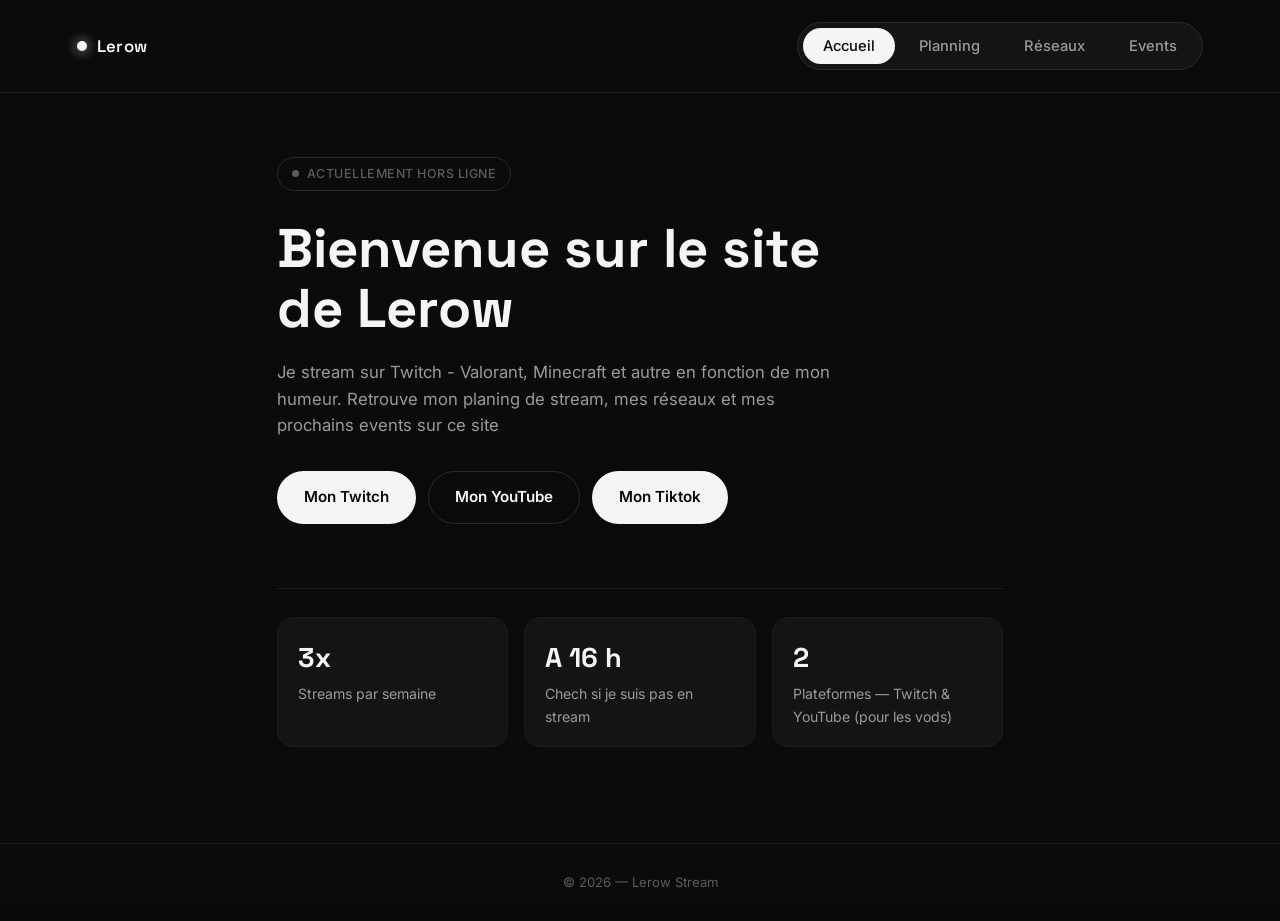
==== index.html @ 62971d5f "Add files via upload" ====
<!DOCTYPE html>
<html lang="fr">
<head>
<meta charset="UTF-8">
<meta name="viewport" content="width=device-width, initial-scale=1.0">
<title>Mon Stream</title>
<link rel="preconnect" href="https://fonts.googleapis.com">
<link rel="preconnect" href="https://fonts.gstatic.com" crossorigin>
<link href="https://fonts.googleapis.com/css2?family=Space+Grotesk:wght@400;500;600;700&family=Inter:wght@400;500;600&display=swap" rel="stylesheet">
<link rel="stylesheet" href="style.css">
</head>
<body>

<div class="scanline"></div>

<header class="topbar">
  <div class="brand">
    <span class="brand-mark"></span>
    <span class="brand-name">Lerow</span>
  </div>
  <nav class="tabs" role="tablist">
    <button class="tab active" data-tab="accueil" role="tab" aria-selected="true">Accueil</button>
    <button class="tab" data-tab="planning" role="tab" aria-selected="false">Planning</button>
    <button class="tab" data-tab="reseaux" role="tab" aria-selected="false">Réseaux</button>
    <button class="tab" data-tab="events" role="tab" aria-selected="false">Events</button>
  </nav>
</header>

<main>

  <!-- ACCUEIL -->
  <section id="accueil" class="panel active">
    <div class="hero">
      <div class="live-badge">
        <span class="dot"></span> ACTUELLEMENT HORS LIGNE
      </div>
      <h1>Bienvenue sur le site de Lerow</h1>
      <p class="hero-sub">Je stream sur Twitch - Valorant, Minecraft et autre en fonction de mon humeur. Retrouve mon planing de stream, mes réseaux et mes prochains events sur ce site</p>
      <div class="hero-actions">
        <a href="https://www.twitch.tv/Ler0w_" class="btn btn-primary" target="_blank" rel="noopener">Mon Twitch</a>
        <a href="https://www.youtube.com/@Ler_0_w" class="btn btn-ghost" target="_blank" rel="noopener">Mon YouTube</a>
        <a href="https://www.tiktok.com/@__lerow__" class="btn btn-primary" target="_blank" rel="noopener">Mon Tiktok</a>
      </div>
    </div>

    <div class="stat-row">
      <div class="stat-block">
        <span class="stat-num">3x</span>
        <span class="stat-label">Streams par semaine</span>
      </div>
      <div class="stat-block">
        <span class="stat-num">A 16 h</span>
        <span class="stat-label">Chech si je suis pas en stream</span>
      </div>
      <div class="stat-block">
        <span class="stat-num">2</span>
        <span class="stat-label">Plateformes — Twitch &amp; YouTube (pour les vods)</span>
      </div>
    </div>
  </section>

  <!-- PLANNING -->
  <section id="planning" class="panel">
    <h2>Planning des streams</h2>
    <p class="section-intro">Les horaires ci-dessous sont donnés à titre indicatif — je peux annoncer des sessions surprises sur Discord.</p>

    <div class="schedule-list">
      <div class="schedule-row">
        <span class="schedule-day">Mardi</span>
        <span class="schedule-time">16 h 30 -> 19 h 30</span>
        <span class="schedule-tag">Valorant</span>
      </div>
      <div class="schedule-row">
        <span class="schedule-day">Samedi</span>
        <span class="schedule-time">21 h</span>
        <span class="schedule-tag">Minecraft</span>
      </div>
      <div class="schedule-row">
        <span class="schedule-day">Dimanche</span>
        <span class="schedule-time">16 -> 19 </span>
        <span class="schedule-tag">Valorant ou Minecraft</span>
      </div>
    </div>
  </section>

  <!-- RESEAUX -->
  <section id="reseaux" class="panel">
    <h2>Réseaux</h2>
    <p class="section-intro">Retrouve-moi partout où je traîne.</p>

    <div class="link-grid">
      <a href="#" class="link-card" target="_blank" rel="noopener">
        <span class="link-name">Twitch</span>
        <span class="link-desc">Stream</span>
      </a>
      <a href="#" class="link-card" target="_blank" rel="noopener">
        <span class="link-name">YouTube</span>
        <span class="link-desc">VOD &amp; clips</span>
      </a>
      <a href="#" class="link-card" target="_blank" rel="noopener">
        <span class="link-name">Discord</span>
        <span class="link-desc">La communauté</span>
      </a>
      <a href="#" class="link-card" target="_blank" rel="noopener">
        <span class="link-name">TikTok</span>
        <span class="link-desc">Clips courts</span>
      </a>
    </div>
  </section>

  <!-- EVENTS -->
  <section id="events" class="panel">
    <h2>Events</h2>
    <p class="section-intro">Aucun événement prévu pour le moment — reviens bientôt.</p>

    <div class="event-placeholder">
      <span class="event-placeholder-mark">＋</span>
      <p>Les prochains events apparaîtront ici.</p>
    </div>
  </section>

</main>

<footer>
  <p>© 2026 — Lerow Stream</p>
</footer>

<script src="script.js"></script>
</body>
</html>
---- style.css ----
:root {
  --bg: #0a0a0a;
  --bg-raised: #141414;
  --line: #2a2a2a;
  --line-soft: #1c1c1c;
  --white: #f5f5f5;
  --white-dim: #3a3a3a;
  --text: #f5f5f5;
  --text-mute: #9a9a9a;
  --text-faint: #5c5c5c;
  --radius: 16px;
  --radius-sm: 10px;
}

* { box-sizing: border-box; margin: 0; padding: 0; }

html { scroll-behavior: smooth; }

body {
  background: var(--bg);
  color: var(--text);
  font-family: 'Inter', sans-serif;
  font-size: 16px;
  line-height: 1.6;
  min-height: 100vh;
  position: relative;
}

@media (prefers-reduced-motion: reduce) {
  * { animation: none !important; transition: none !important; }
}

.scanline {
  position: fixed;
  inset: 0;
  pointer-events: none;
  z-index: 0;
  background: repeating-linear-gradient(
          to bottom,
          rgba(255, 255, 255, 0.012) 0px,
          rgba(255, 255, 255, 0.012) 1px,
          transparent 1px,
          transparent 3px
  );
}

h1, h2, .brand-name, .stat-num, .link-name {
  font-family: 'Space Grotesk', sans-serif;
}

a { color: inherit; text-decoration: none; }

button { font-family: inherit; cursor: pointer; }

.topbar {
  display: flex;
  align-items: center;
  justify-content: space-between;
  padding: 22px 6vw;
  border-bottom: 1px solid var(--line-soft);
  flex-wrap: wrap;
  gap: 16px;
  position: relative;
  z-index: 1;
}

.brand {
  display: flex;
  align-items: center;
  gap: 10px;
}

.brand-mark {
  width: 10px;
  height: 10px;
  border-radius: 50%;
  background: var(--white);
  box-shadow: 0 0 12px 2px rgba(245, 245, 245, 0.4);
}

.brand-name {
  font-weight: 600;
  font-size: 1.05rem;
  letter-spacing: 0.02em;
}

.tabs {
  display: flex;
  gap: 4px;
  background: var(--bg-raised);
  border: 1px solid var(--line);
  border-radius: 999px;
  padding: 5px;
}

.tab {
  background: transparent;
  border: none;
  color: var(--text-mute);
  padding: 9px 20px;
  font-size: 0.92rem;
  font-weight: 500;
  border-radius: 999px;
  transition: color 0.15s ease, background 0.15s ease;
}

.tab:hover { color: var(--text); }

.tab.active {
  background: var(--white);
  color: #0a0a0a;
}

main {
  max-width: 880px;
  margin: 0 auto;
  padding: 64px 6vw 96px;
  position: relative;
  z-index: 1;
}

.panel { display: none; }
.panel.active { display: block; }

.panel.active.enter-right {
  animation: slideInRight 0.5s cubic-bezier(0.16, 1, 0.3, 1);
}

.panel.active.enter-left {
  animation: slideInLeft 0.5s cubic-bezier(0.16, 1, 0.3, 1);
}

@keyframes slideInRight {
  from { opacity: 0; transform: translateX(32px); }
  to { opacity: 1; transform: translateX(0); }
}

@keyframes slideInLeft {
  from { opacity: 0; transform: translateX(-32px); }
  to { opacity: 1; transform: translateX(0); }
}

.panel h2 {
  font-size: 1.6rem;
  font-weight: 600;
  margin-bottom: 8px;
}

.section-intro {
  color: var(--text-mute);
  margin-bottom: 36px;
  max-width: 60ch;
}

.live-badge {
  display: inline-flex;
  align-items: center;
  gap: 8px;
  font-size: 0.78rem;
  font-weight: 500;
  letter-spacing: 0.04em;
  color: var(--text-faint);
  border: 1px solid var(--line);
  padding: 6px 14px;
  border-radius: 999px;
  margin-bottom: 28px;
}

.dot {
  width: 7px;
  height: 7px;
  border-radius: 50%;
  background: var(--text-faint);
}

.hero h1 {
  font-size: clamp(2.2rem, 5vw, 3.4rem);
  font-weight: 700;
  line-height: 1.1;
  max-width: 16ch;
  margin-bottom: 20px;
}

.hero-sub {
  color: var(--text-mute);
  max-width: 52ch;
  font-size: 1.05rem;
  margin-bottom: 32px;
}

.hero-actions {
  display: flex;
  gap: 12px;
  flex-wrap: wrap;
  margin-bottom: 64px;
}

.btn {
  display: inline-block;
  padding: 13px 26px;
  font-weight: 600;
  font-size: 0.95rem;
  border-radius: 999px;
  border: 1px solid transparent;
  transition: transform 0.15s ease, background 0.15s ease, border-color 0.15s ease;
}

.btn:hover { transform: translateY(-1px); }

.btn-primary {
  background: var(--white);
  color: #0a0a0a;
}

.btn-primary:hover { background: #d9d9d9; }

.btn-ghost {
  border-color: var(--line);
  color: var(--text);
}

.btn-ghost:hover { border-color: var(--white-dim); }

.stat-row {
  display: flex;
  border-top: 1px solid var(--line-soft);
  padding-top: 28px;
  flex-wrap: wrap;
  gap: 16px;
}

.stat-block {
  display: flex;
  flex-direction: column;
  gap: 4px;
  padding: 18px 20px;
  background: var(--bg-raised);
  border: 1px solid var(--line-soft);
  border-radius: var(--radius);
  flex: 1 1 160px;
}

.stat-num {
  font-size: 1.7rem;
  font-weight: 700;
}

.stat-label {
  color: var(--text-mute);
  font-size: 0.88rem;
}

.schedule-list {
  display: flex;
  flex-direction: column;
  gap: 10px;
}

.schedule-row {
  display: flex;
  align-items: center;
  gap: 24px;
  padding: 18px 20px;
  background: var(--bg-raised);
  border: 1px solid var(--line-soft);
  border-radius: var(--radius);
}

.schedule-day {
  font-weight: 600;
  width: 110px;
  flex-shrink: 0;
}

.schedule-time {
  color: var(--text);
  font-variant-numeric: tabular-nums;
  width: 70px;
  flex-shrink: 0;
}

.schedule-tag {
  color: var(--text-mute);
}

.schedule-row-muted {
  background: transparent;
  border-style: dashed;
}

.schedule-row-muted .schedule-day,
.schedule-row-muted .schedule-time {
  color: var(--text-faint);
}

.link-grid {
  display: grid;
  grid-template-columns: repeat(auto-fill, minmax(200px, 1fr));
  gap: 10px;
}

.link-card {
  background: var(--bg-raised);
  padding: 22px 20px;
  display: flex;
  flex-direction: column;
  gap: 4px;
  border: 1px solid var(--line-soft);
  border-radius: var(--radius);
  transition: border-color 0.15s ease, transform 0.15s ease, background 0.15s ease;
}

.link-card:hover {
  border-color: var(--white-dim);
  background: #191919;
  transform: translateY(-2px);
}

.link-name {
  font-weight: 600;
  font-size: 1.02rem;
}

.link-desc {
  color: var(--text-mute);
  font-size: 0.88rem;
}

.event-placeholder {
  border: 1px dashed var(--line);
  border-radius: var(--radius);
  padding: 52px 24px;
  text-align: center;
  color: var(--text-mute);
}

.event-placeholder-mark {
  display: block;
  font-size: 1.6rem;
  color: var(--text-faint);
  margin-bottom: 10px;
}

footer {
  text-align: center;
  padding: 28px;
  color: var(--text-faint);
  font-size: 0.82rem;
  border-top: 1px solid var(--line-soft);
  position: relative;
  z-index: 1;
}

@media (max-width: 640px) {
  .topbar { flex-direction: column; align-items: flex-start; }
  .tabs { width: 100%; justify-content: space-between; }
  .tab { flex: 1; text-align: center; padding: 9px 6px; font-size: 0.82rem; }
  .stat-row { flex-direction: column; gap: 12px; }
}

a:focus-visible, button:focus-visible {
  outline: 2px solid var(--white);
  outline-offset: 2px;
}
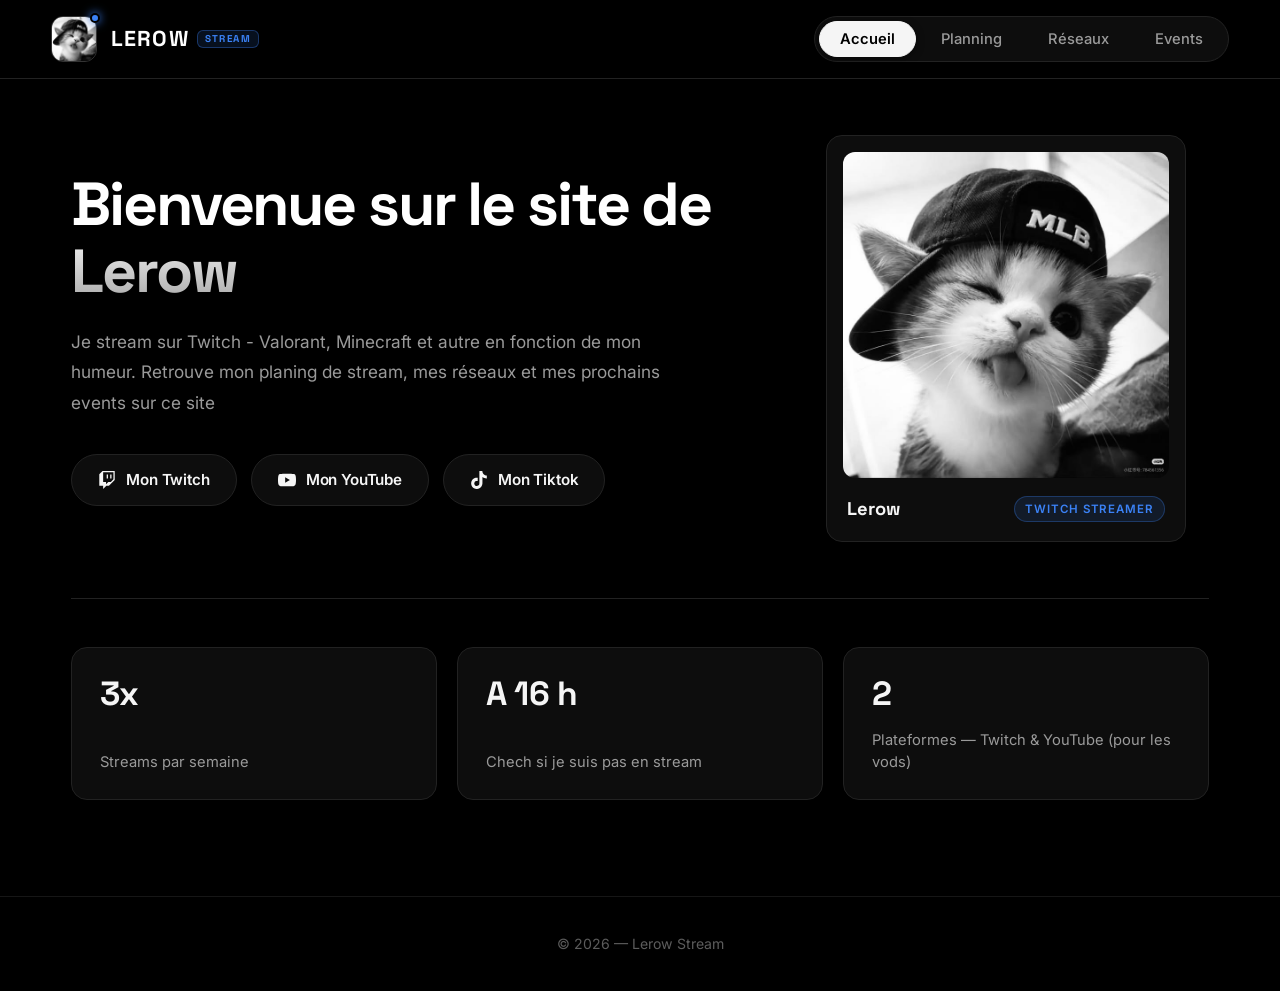
==== commit c52eaa93: "Add files via upload" ====
--- a/index.html
+++ b/index.html
@@ -6,54 +6,94 @@
 <title>Mon Stream</title>
 <link rel="preconnect" href="https://fonts.googleapis.com">
 <link rel="preconnect" href="https://fonts.gstatic.com" crossorigin>
-<link href="https://fonts.googleapis.com/css2?family=Space+Grotesk:wght@400;500;600;700&family=Inter:wght@400;500;600&display=swap" rel="stylesheet">
+<link href="https://fonts.googleapis.com/css2?family=Space+Grotesk:wght@400;500;600;700;800&family=Inter:wght@400;500;600;700&display=swap" rel="stylesheet">
 <link rel="stylesheet" href="style.css">
 </head>
 <body>
 
-<div class="scanline"></div>
-
 <header class="topbar">
-  <div class="brand">
-    <span class="brand-mark"></span>
-    <span class="brand-name">Lerow</span>
+  <div class="topbar-inner">
+    <a href="#accueil" class="brand" aria-label="Lerow Stream Accueil">
+      <div class="brand-avatar-wrapper">
+        <img src="avatar.jpg" alt="Logo Lerow" class="brand-avatar">
+        <span class="brand-live-indicator"></span>
+      </div>
+      <div class="brand-text">
+        <div class="brand-row">
+          <span class="brand-name">LEROW</span>
+          <span class="brand-tag">STREAM</span>
+        </div>
+      </div>
+    </a>
+    <nav class="tabs" role="tablist" aria-label="Navigation principale">
+      <button type="button" class="tab active" data-tab="accueil" role="tab" aria-selected="true">Accueil</button>
+      <button type="button" class="tab" data-tab="planning" role="tab" aria-selected="false">Planning</button>
+      <button type="button" class="tab" data-tab="reseaux" role="tab" aria-selected="false">Réseaux</button>
+      <button type="button" class="tab" data-tab="events" role="tab" aria-selected="false">Events</button>
+    </nav>
   </div>
-  <nav class="tabs" role="tablist">
-    <button class="tab active" data-tab="accueil" role="tab" aria-selected="true">Accueil</button>
-    <button class="tab" data-tab="planning" role="tab" aria-selected="false">Planning</button>
-    <button class="tab" data-tab="reseaux" role="tab" aria-selected="false">Réseaux</button>
-    <button class="tab" data-tab="events" role="tab" aria-selected="false">Events</button>
-  </nav>
 </header>
 
 <main>
 
   <!-- ACCUEIL -->
   <section id="accueil" class="panel active">
-    <div class="hero">
-      <div class="live-badge">
-        <span class="dot"></span> ACTUELLEMENT HORS LIGNE
-      </div>
-      <h1>Bienvenue sur le site de Lerow</h1>
-      <p class="hero-sub">Je stream sur Twitch - Valorant, Minecraft et autre en fonction de mon humeur. Retrouve mon planing de stream, mes réseaux et mes prochains events sur ce site</p>
-      <div class="hero-actions">
-        <a href="https://www.twitch.tv/Ler0w_" class="btn btn-primary" target="_blank" rel="noopener">Mon Twitch</a>
-        <a href="https://www.youtube.com/@Ler_0_w" class="btn btn-ghost" target="_blank" rel="noopener">Mon YouTube</a>
-        <a href="https://www.tiktok.com/@__lerow__" class="btn btn-primary" target="_blank" rel="noopener">Mon Tiktok</a>
+    <div class="hero-grid">
+      <div class="hero-content">
+        <h1>Bienvenue sur le site de Lerow</h1>
+        <p class="hero-sub">Je stream sur Twitch - Valorant, Minecraft et autre en fonction de mon humeur. Retrouve mon planing de stream, mes réseaux et mes prochains events sur ce site</p>
+        <div class="hero-actions">
+          <a href="https://www.twitch.tv/Ler0w_" class="btn btn-twitch" target="_blank" rel="noopener">
+            <svg class="btn-icon" viewBox="0 0 24 24" width="18" height="18" fill="currentColor" aria-hidden="true">
+              <path d="M11.571 4.714h1.715v5.143H11.57zm4.715 0H18v5.143h-1.714zM6 0L1.714 4.286v15.428h5.143V24l4.286-4.286h3.428L22.286 12V0zm14.571 11.143l-3.428 3.428h-3.429l-3 3v-3H6.857V1.714h13.714Z"/>
+            </svg>
+            Mon Twitch
+          </a>
+          <a href="https://www.youtube.com/@Ler_0_w" class="btn btn-youtube" target="_blank" rel="noopener">
+            <svg class="btn-icon" viewBox="0 0 24 24" width="18" height="18" fill="currentColor" aria-hidden="true">
+              <path d="M23.498 6.186a3.016 3.016 0 0 0-2.122-2.136C19.505 3.545 12 3.545 12 3.545s-7.505 0-9.377.505A3.017 3.017 0 0 0 .502 6.186C0 8.07 0 12 0 12s0 3.93.502 5.814a3.016 3.016 0 0 0 2.122 2.136c1.871.505 9.376.505 9.376.505s7.505 0 9.377-.505a3.015 3.015 0 0 0 2.122-2.136C24 15.93 24 12 24 12s0-3.93-.502-5.814zM9.545 15.568V8.432L15.818 12l-6.273 3.568z"/>
+            </svg>
+            Mon YouTube
+          </a>
+          <a href="https://www.tiktok.com/@__lerow__" class="btn btn-tiktok" target="_blank" rel="noopener">
+            <svg class="btn-icon" viewBox="0 0 24 24" width="18" height="18" fill="currentColor" aria-hidden="true">
+              <path d="M12.525.02c1.31-.02 2.61-.01 3.91-.02.08 1.53.63 3.09 1.75 4.17 1.12 1.11 2.7 1.62 4.24 1.79v4.03c-1.44-.05-2.89-.35-4.2-.97-.57-.26-1.1-.59-1.62-1.01-.01 2.92.01 5.84-.02 8.75-.08 1.4-.54 2.79-1.35 3.94-1.31 1.92-3.58 3.17-5.91 3.21-1.43.08-2.86-.31-4.08-1.03-2.02-1.19-3.44-3.37-3.65-5.71-.02-.5-.03-1-.01-1.49.18-1.9 1.12-3.72 2.58-4.96 1.66-1.44 3.98-2.13 6.15-1.72.02 1.48-.04 2.96-.04 4.44-.99-.32-2.15-.23-3.02.37-.63.41-1.11 1.04-1.36 1.75-.21.51-.24 1.07-.14 1.61.24 1.64 1.82 3.02 3.5 2.87 1.12-.01 2.19-.66 2.77-1.61.19-.33.4-.67.41-1.06.1-1.79.06-3.57.07-5.36.01-4.03-.01-8.05.02-12.07z"/>
+            </svg>
+            Mon Tiktok
+          </a>
+        </div>
+      </div>
+
+      <div class="hero-visual">
+        <div class="hero-avatar-card">
+          <div class="hero-avatar-img-wrap">
+            <img src="avatar.jpg" alt="Lerow" class="hero-avatar-img">
+          </div>
+          <div class="hero-avatar-footer">
+            <span class="hero-avatar-title">Lerow</span>
+            <span class="hero-avatar-badge">Twitch Streamer</span>
+          </div>
+        </div>
       </div>
     </div>
 
     <div class="stat-row">
       <div class="stat-block">
-        <span class="stat-num">3x</span>
+        <div class="stat-top">
+          <span class="stat-num">3x</span>
+        </div>
         <span class="stat-label">Streams par semaine</span>
       </div>
       <div class="stat-block">
-        <span class="stat-num">A 16 h</span>
+        <div class="stat-top">
+          <span class="stat-num">A 16 h</span>
+        </div>
         <span class="stat-label">Chech si je suis pas en stream</span>
       </div>
       <div class="stat-block">
-        <span class="stat-num">2</span>
+        <div class="stat-top">
+          <span class="stat-num">2</span>
+        </div>
         <span class="stat-label">Plateformes — Twitch &amp; YouTube (pour les vods)</span>
       </div>
     </div>
@@ -61,60 +101,137 @@
 
   <!-- PLANNING -->
   <section id="planning" class="panel">
-    <h2>Planning des streams</h2>
-    <p class="section-intro">Les horaires ci-dessous sont donnés à titre indicatif — je peux annoncer des sessions surprises sur Discord.</p>
+    <div class="section-header">
+      <h2>Planning des streams</h2>
+      <p class="section-intro">Les horaires ci-dessous sont donnés à titre indicatif — je peux annoncer des sessions surprises sur Discord.</p>
+    </div>
 
     <div class="schedule-list">
       <div class="schedule-row">
-        <span class="schedule-day">Mardi</span>
-        <span class="schedule-time">16 h 30 -> 19 h 30</span>
-        <span class="schedule-tag">Valorant</span>
-      </div>
+        <div class="schedule-row-top">
+          <span class="schedule-day">Mardi</span>
+          <span class="schedule-tag">Valorant</span>
+        </div>
+        <div class="schedule-time-wrap">
+          <svg class="schedule-icon" viewBox="0 0 24 24" width="15" height="15" fill="none" stroke="currentColor" stroke-width="2" stroke-linecap="round" stroke-linejoin="round" aria-hidden="true">
+            <circle cx="12" cy="12" r="10"></circle>
+            <polyline points="12 6 12 12 16 14"></polyline>
+          </svg>
+          <span class="schedule-time">16 h 30 -> 19 h 30</span>
+        </div>
+      </div>
+
       <div class="schedule-row">
-        <span class="schedule-day">Samedi</span>
-        <span class="schedule-time">21 h</span>
-        <span class="schedule-tag">Minecraft</span>
-      </div>
+        <div class="schedule-row-top">
+          <span class="schedule-day">Samedi</span>
+          <span class="schedule-tag">Minecraft</span>
+        </div>
+        <div class="schedule-time-wrap">
+          <svg class="schedule-icon" viewBox="0 0 24 24" width="15" height="15" fill="none" stroke="currentColor" stroke-width="2" stroke-linecap="round" stroke-linejoin="round" aria-hidden="true">
+            <circle cx="12" cy="12" r="10"></circle>
+            <polyline points="12 6 12 12 16 14"></polyline>
+          </svg>
+          <span class="schedule-time">21 h</span>
+        </div>
+      </div>
+
       <div class="schedule-row">
-        <span class="schedule-day">Dimanche</span>
-        <span class="schedule-time">16 -> 19 </span>
-        <span class="schedule-tag">Valorant ou Minecraft</span>
+        <div class="schedule-row-top">
+          <span class="schedule-day">Dimanche</span>
+          <span class="schedule-tag">Valorant ou Minecraft</span>
+        </div>
+        <div class="schedule-time-wrap">
+          <svg class="schedule-icon" viewBox="0 0 24 24" width="15" height="15" fill="none" stroke="currentColor" stroke-width="2" stroke-linecap="round" stroke-linejoin="round" aria-hidden="true">
+            <circle cx="12" cy="12" r="10"></circle>
+            <polyline points="12 6 12 12 16 14"></polyline>
+          </svg>
+          <span class="schedule-time">16 -> 19 </span>
+        </div>
       </div>
     </div>
   </section>
 
   <!-- RESEAUX -->
   <section id="reseaux" class="panel">
-    <h2>Réseaux</h2>
-    <p class="section-intro">Retrouve-moi partout où je traîne.</p>
+    <div class="section-header">
+      <h2>Réseaux</h2>
+      <p class="section-intro">Retrouve-moi partout où je traîne.</p>
+    </div>
 
     <div class="link-grid">
-      <a href="#" class="link-card" target="_blank" rel="noopener">
-        <span class="link-name">Twitch</span>
-        <span class="link-desc">Stream</span>
-      </a>
-      <a href="#" class="link-card" target="_blank" rel="noopener">
-        <span class="link-name">YouTube</span>
-        <span class="link-desc">VOD &amp; clips</span>
-      </a>
-      <a href="#" class="link-card" target="_blank" rel="noopener">
-        <span class="link-name">Discord</span>
-        <span class="link-desc">La communauté</span>
-      </a>
-      <a href="#" class="link-card" target="_blank" rel="noopener">
-        <span class="link-name">TikTok</span>
-        <span class="link-desc">Clips courts</span>
+      <a href="https://www.twitch.tv/Ler0w_" class="link-card card-twitch" target="_blank" rel="noopener">
+        <div class="link-card-head">
+          <div class="link-icon-box">
+            <svg viewBox="0 0 24 24" width="20" height="20" fill="currentColor" aria-hidden="true">
+              <path d="M11.571 4.714h1.715v5.143H11.57zm4.715 0H18v5.143h-1.714zM6 0L1.714 4.286v15.428h5.143V24l4.286-4.286h3.428L22.286 12V0zm14.571 11.143l-3.428 3.428h-3.429l-3 3v-3H6.857V1.714h13.714Z"/>
+            </svg>
+          </div>
+          <span class="link-arrow" aria-hidden="true">↗</span>
+        </div>
+        <div class="link-card-body">
+          <span class="link-name">Twitch</span>
+          <span class="link-desc">Stream</span>
+        </div>
+      </a>
+
+      <a href="https://www.youtube.com/@Ler_0_w" class="link-card card-youtube" target="_blank" rel="noopener">
+        <div class="link-card-head">
+          <div class="link-icon-box">
+            <svg viewBox="0 0 24 24" width="20" height="20" fill="currentColor" aria-hidden="true">
+              <path d="M23.498 6.186a3.016 3.016 0 0 0-2.122-2.136C19.505 3.545 12 3.545 12 3.545s-7.505 0-9.377.505A3.017 3.017 0 0 0 .502 6.186C0 8.07 0 12 0 12s0 3.93.502 5.814a3.016 3.016 0 0 0 2.122 2.136c1.871.505 9.376.505 9.376.505s7.505 0 9.377-.505a3.015 3.015 0 0 0 2.122-2.136C24 15.93 24 12 24 12s0-3.93-.502-5.814zM9.545 15.568V8.432L15.818 12l-6.273 3.568z"/>
+            </svg>
+          </div>
+          <span class="link-arrow" aria-hidden="true">↗</span>
+        </div>
+        <div class="link-card-body">
+          <span class="link-name">YouTube</span>
+          <span class="link-desc">VOD &amp; clips</span>
+        </div>
+      </a>
+
+      <a href="#" class="link-card card-discord" target="_blank" rel="noopener">
+        <div class="link-card-head">
+          <div class="link-icon-box">
+            <svg viewBox="0 0 24 24" width="20" height="20" fill="currentColor" aria-hidden="true">
+              <path d="M20.317 4.37a19.791 19.791 0 0 0-4.885-1.515.074.074 0 0 0-.079.037c-.21.375-.444.864-.608 1.25a18.27 18.27 0 0 0-5.487 0 12.64 12.64 0 0 0-.617-1.25.077.077 0 0 0-.079-.037A19.736 19.736 0 0 0 3.677 4.37a.07.07 0 0 0-.032.027C.533 9.046-.32 13.58.099 18.057a.082.082 0 0 0 .031.057 19.9 19.9 0 0 0 5.993 3.03.078.078 0 0 0 .084-.028c.462-.63.874-1.295 1.226-1.994.021-.041.001-.09-.041-.106a13.107 13.107 0 0 1-1.872-.892.077.077 0 0 1-.008-.128 10.2 10.2 0 0 0 .372-.292.074.074 0 0 1 .077-.01c3.929 1.793 8.18 1.793 12.061 0a.074.074 0 0 1 .078.01c.12.098.246.198.373.292a.077.077 0 0 1-.006.127 12.299 12.299 0 0 1-1.873.894.077.077 0 0 0-.041.107c.36.698.772 1.362 1.225 1.993a.076.076 0 0 0 .084.028 19.839 19.839 0 0 0 6.002-3.03.077.077 0 0 0 .032-.054c.5-5.177-.838-9.674-3.549-13.66a.061.061 0 0 0-.031-.028zM8.02 15.33c-1.183 0-2.157-1.085-2.157-2.419 0-1.333.956-2.419 2.157-2.419 1.21 0 2.176 1.096 2.157 2.42 0 1.333-.956 2.418-2.157 2.418zm7.975 0c-1.183 0-2.157-1.085-2.157-2.419 0-1.333.955-2.419 2.157-2.419 1.21 0 2.176 1.096 2.157 2.42 0 1.333-.946 2.418-2.157 2.418z"/>
+            </svg>
+          </div>
+          <span class="link-arrow" aria-hidden="true">↗</span>
+        </div>
+        <div class="link-card-body">
+          <span class="link-name">Discord</span>
+          <span class="link-desc">La communauté</span>
+        </div>
+      </a>
+
+      <a href="https://www.tiktok.com/@__lerow__" class="link-card card-tiktok" target="_blank" rel="noopener">
+        <div class="link-card-head">
+          <div class="link-icon-box">
+            <svg viewBox="0 0 24 24" width="20" height="20" fill="currentColor" aria-hidden="true">
+              <path d="M12.525.02c1.31-.02 2.61-.01 3.91-.02.08 1.53.63 3.09 1.75 4.17 1.12 1.11 2.7 1.62 4.24 1.79v4.03c-1.44-.05-2.89-.35-4.2-.97-.57-.26-1.1-.59-1.62-1.01-.01 2.92.01 5.84-.02 8.75-.08 1.4-.54 2.79-1.35 3.94-1.31 1.92-3.58 3.17-5.91 3.21-1.43.08-2.86-.31-4.08-1.03-2.02-1.19-3.44-3.37-3.65-5.71-.02-.5-.03-1-.01-1.49.18-1.9 1.12-3.72 2.58-4.96 1.66-1.44 3.98-2.13 6.15-1.72.02 1.48-.04 2.96-.04 4.44-.99-.32-2.15-.23-3.02.37-.63.41-1.11 1.04-1.36 1.75-.21.51-.24 1.07-.14 1.61.24 1.64 1.82 3.02 3.5 2.87 1.12-.01 2.19-.66 2.77-1.61.19-.33.4-.67.41-1.06.1-1.79.06-3.57.07-5.36.01-4.03-.01-8.05.02-12.07z"/>
+            </svg>
+          </div>
+          <span class="link-arrow" aria-hidden="true">↗</span>
+        </div>
+        <div class="link-card-body">
+          <span class="link-name">TikTok</span>
+          <span class="link-desc">Clips courts</span>
+        </div>
       </a>
     </div>
   </section>
 
   <!-- EVENTS -->
   <section id="events" class="panel">
-    <h2>Events</h2>
-    <p class="section-intro">Aucun événement prévu pour le moment — reviens bientôt.</p>
+    <div class="section-header">
+      <h2>Events</h2>
+      <p class="section-intro">Aucun événement prévu pour le moment — reviens bientôt.</p>
+    </div>
 
     <div class="event-placeholder">
-      <span class="event-placeholder-mark">＋</span>
+      <div class="event-pulse-wrapper">
+        <span class="event-placeholder-mark">＋</span>
+      </div>
       <p>Les prochains events apparaîtront ici.</p>
     </div>
   </section>
--- a/style.css
+++ b/style.css
@@ -1,8 +1,9 @@
 :root {
-  --bg: #0a0a0a;
-  --bg-raised: #141414;
-  --line: #2a2a2a;
-  --line-soft: #1c1c1c;
+  --bg: #000000;
+  --bg-raised: #0d0d0d;
+  --bg-card: #121212;
+  --line: #222222;
+  --line-soft: #161616;
   --white: #f5f5f5;
   --white-dim: #3a3a3a;
   --text: #f5f5f5;
@@ -10,355 +11,843 @@
   --text-faint: #5c5c5c;
   --radius: 16px;
   --radius-sm: 10px;
-}
-
-* { box-sizing: border-box; margin: 0; padding: 0; }
-
-html { scroll-behavior: smooth; }
+
+  /* Couleurs de survol */
+  --blue: #3b82f6;
+  --blue-glow: rgba(59, 130, 246, 0.4);
+  --twitch: #9146ff;
+  --twitch-glow: rgba(145, 70, 255, 0.45);
+  --youtube: #ff0000;
+  --youtube-glow: rgba(255, 0, 0, 0.45);
+  --tiktok: #ffffff;
+  --tiktok-glow: rgba(255, 255, 255, 0.4);
+}
+
+* {
+  box-sizing: border-box;
+  margin: 0;
+  padding: 0;
+}
+
+html {
+  scroll-behavior: smooth;
+  background: #000000;
+}
 
 body {
-  background: var(--bg);
+  background: #000000;
+  background-color: #000000;
   color: var(--text);
-  font-family: 'Inter', sans-serif;
+  font-family: 'Inter', -apple-system, BlinkMacSystemFont, 'Segoe UI', Roboto, sans-serif;
   font-size: 16px;
   line-height: 1.6;
   min-height: 100vh;
   position: relative;
+  overflow-x: hidden;
+  -webkit-font-smoothing: antialiased;
 }
 
 @media (prefers-reduced-motion: reduce) {
-  * { animation: none !important; transition: none !important; }
-}
-
-.scanline {
-  position: fixed;
-  inset: 0;
-  pointer-events: none;
-  z-index: 0;
-  background: repeating-linear-gradient(
-          to bottom,
-          rgba(255, 255, 255, 0.012) 0px,
-          rgba(255, 255, 255, 0.012) 1px,
-          transparent 1px,
-          transparent 3px
-  );
-}
-
-h1, h2, .brand-name, .stat-num, .link-name {
-  font-family: 'Space Grotesk', sans-serif;
-}
-
-a { color: inherit; text-decoration: none; }
-
-button { font-family: inherit; cursor: pointer; }
-
+  *, *::before, *::after {
+    animation: none !important;
+    transition: none !important;
+  }
+}
+
+h1, h2, .brand-name, .stat-num, .link-name, .schedule-day, .hero-avatar-title {
+  font-family: 'Space Grotesk', -apple-system, BlinkMacSystemFont, sans-serif;
+}
+
+a {
+  color: inherit;
+  text-decoration: none;
+}
+
+button {
+  font-family: inherit;
+  cursor: pointer;
+}
+
+/* En-tête Topbar plein format */
 .topbar {
+  position: sticky;
+  top: 0;
+  padding: 16px 4vw;
+  background: rgba(0, 0, 0, 0.88);
+  backdrop-filter: blur(16px);
+  -webkit-backdrop-filter: blur(16px);
+  border-bottom: 1px solid var(--line);
+  z-index: 100;
+}
+
+.topbar-inner {
+  max-width: 1240px;
+  margin: 0 auto;
   display: flex;
   align-items: center;
   justify-content: space-between;
-  padding: 22px 6vw;
-  border-bottom: 1px solid var(--line-soft);
+  gap: 16px;
   flex-wrap: wrap;
-  gap: 16px;
+}
+
+/* Logo Avatar & Marque en haut à gauche */
+.brand {
+  display: flex;
+  align-items: center;
+  gap: 14px;
+  user-select: none;
+  text-decoration: none;
+  transition: transform 0.2s cubic-bezier(0.16, 1, 0.3, 1);
+}
+
+.brand:hover {
+  transform: translateY(-1px);
+}
+
+.brand-avatar-wrapper {
   position: relative;
-  z-index: 1;
-}
-
-.brand {
-  display: flex;
-  align-items: center;
-  gap: 10px;
-}
-
-.brand-mark {
+  width: 46px;
+  height: 46px;
+  border-radius: 12px;
+  flex-shrink: 0;
+}
+
+.brand-avatar {
+  width: 100%;
+  height: 100%;
+  object-fit: cover;
+  border-radius: 12px;
+  border: 1px solid rgba(255, 255, 255, 0.2);
+  box-shadow: 0 4px 14px rgba(0, 0, 0, 0.8);
+  display: block;
+  transition: all 0.25s cubic-bezier(0.16, 1, 0.3, 1);
+}
+
+.brand:hover .brand-avatar {
+  border-color: var(--blue);
+  box-shadow: 0 0 20px -2px var(--blue-glow);
+  transform: scale(1.06);
+}
+
+.brand-live-indicator {
+  position: absolute;
+  top: -3px;
+  right: -3px;
   width: 10px;
   height: 10px;
   border-radius: 50%;
-  background: var(--white);
-  box-shadow: 0 0 12px 2px rgba(245, 245, 245, 0.4);
+  background: var(--blue);
+  box-shadow: 0 0 10px var(--blue);
+  border: 2px solid #000000;
+  animation: livePulse 2s ease-in-out infinite;
+  z-index: 2;
+}
+
+@keyframes livePulse {
+  0%, 100% { opacity: 1; transform: scale(1); }
+  50% { opacity: 0.45; transform: scale(0.85); }
+}
+
+.brand-text {
+  display: flex;
+  flex-direction: column;
+  justify-content: center;
+}
+
+.brand-row {
+  display: flex;
+  align-items: center;
+  gap: 8px;
 }
 
 .brand-name {
-  font-weight: 600;
-  font-size: 1.05rem;
-  letter-spacing: 0.02em;
-}
-
+  font-family: 'Space Grotesk', sans-serif;
+  font-weight: 800;
+  font-size: 1.35rem;
+  letter-spacing: 0.05em;
+  color: #ffffff;
+  line-height: 1;
+  transition: color 0.2s ease, text-shadow 0.2s ease;
+}
+
+.brand:hover .brand-name {
+  color: #ffffff;
+  text-shadow: 0 0 16px var(--blue-glow);
+}
+
+.brand-tag {
+  font-family: 'Space Grotesk', sans-serif;
+  font-size: 0.62rem;
+  font-weight: 700;
+  letter-spacing: 0.14em;
+  text-transform: uppercase;
+  color: var(--blue);
+  background: rgba(59, 130, 246, 0.12);
+  border: 1px solid rgba(59, 130, 246, 0.35);
+  padding: 2px 7px;
+  border-radius: 6px;
+  line-height: 1.2;
+  transition: all 0.2s ease;
+}
+
+.brand:hover .brand-tag {
+  background: rgba(59, 130, 246, 0.22);
+  border-color: var(--blue);
+  box-shadow: 0 0 10px var(--blue-glow);
+}
+
+/* Onglets & Survol Bleu */
 .tabs {
   display: flex;
   gap: 4px;
-  background: var(--bg-raised);
+  background: #0d0d0d;
   border: 1px solid var(--line);
   border-radius: 999px;
-  padding: 5px;
+  padding: 4px;
 }
 
 .tab {
   background: transparent;
-  border: none;
+  border: 1px solid transparent;
   color: var(--text-mute);
-  padding: 9px 20px;
+  padding: 8px 20px;
   font-size: 0.92rem;
   font-weight: 500;
   border-radius: 999px;
-  transition: color 0.15s ease, background 0.15s ease;
-}
-
-.tab:hover { color: var(--text); }
+  transition: all 0.2s cubic-bezier(0.16, 1, 0.3, 1);
+  user-select: none;
+}
+
+.tab:hover {
+  color: var(--blue);
+  background: rgba(59, 130, 246, 0.12);
+  border-color: rgba(59, 130, 246, 0.4);
+  box-shadow: 0 0 14px rgba(59, 130, 246, 0.25);
+}
 
 .tab.active {
   background: var(--white);
-  color: #0a0a0a;
-}
-
+  color: #000000;
+  font-weight: 600;
+  border-color: var(--white);
+  box-shadow: 0 2px 8px rgba(0, 0, 0, 0.4);
+}
+
+.tab.active:hover {
+  color: #000000;
+  background: #ffffff;
+  border-color: #ffffff;
+  box-shadow: 0 0 16px rgba(255, 255, 255, 0.3);
+}
+
+/* Contenu Principal Élargi (Occupe l'espace) */
 main {
-  max-width: 880px;
+  max-width: 1240px;
   margin: 0 auto;
-  padding: 64px 6vw 96px;
+  padding: 56px 4vw 96px;
   position: relative;
   z-index: 1;
 }
 
-.panel { display: none; }
-.panel.active { display: block; }
+.panel {
+  display: none;
+}
+
+.panel.active {
+  display: block;
+}
 
 .panel.active.enter-right {
-  animation: slideInRight 0.5s cubic-bezier(0.16, 1, 0.3, 1);
+  animation: panelSlideRight 0.32s cubic-bezier(0.16, 1, 0.3, 1);
 }
 
 .panel.active.enter-left {
-  animation: slideInLeft 0.5s cubic-bezier(0.16, 1, 0.3, 1);
-}
-
-@keyframes slideInRight {
-  from { opacity: 0; transform: translateX(32px); }
+  animation: panelSlideLeft 0.32s cubic-bezier(0.16, 1, 0.3, 1);
+}
+
+@keyframes panelSlideRight {
+  from { opacity: 0; transform: translateX(18px); }
   to { opacity: 1; transform: translateX(0); }
 }
 
-@keyframes slideInLeft {
-  from { opacity: 0; transform: translateX(-32px); }
+@keyframes panelSlideLeft {
+  from { opacity: 0; transform: translateX(-18px); }
   to { opacity: 1; transform: translateX(0); }
 }
 
+.section-header {
+  margin-bottom: 36px;
+}
+
 .panel h2 {
-  font-size: 1.6rem;
-  font-weight: 600;
+  font-size: 2rem;
+  font-weight: 700;
+  letter-spacing: -0.025em;
   margin-bottom: 8px;
+  color: var(--white);
 }
 
 .section-intro {
   color: var(--text-mute);
-  margin-bottom: 36px;
-  max-width: 60ch;
-}
-
-.live-badge {
-  display: inline-flex;
-  align-items: center;
-  gap: 8px;
-  font-size: 0.78rem;
-  font-weight: 500;
-  letter-spacing: 0.04em;
-  color: var(--text-faint);
-  border: 1px solid var(--line);
-  padding: 6px 14px;
-  border-radius: 999px;
-  margin-bottom: 28px;
-}
-
-.dot {
-  width: 7px;
-  height: 7px;
-  border-radius: 50%;
-  background: var(--text-faint);
-}
-
-.hero h1 {
-  font-size: clamp(2.2rem, 5vw, 3.4rem);
-  font-weight: 700;
+  font-size: 1rem;
+  line-height: 1.6;
+  max-width: 68ch;
+}
+
+/* Hero Section en 2 Colonnes pour occuper l'espace */
+.hero-grid {
+  display: grid;
+  grid-template-columns: 1.25fr 0.75fr;
+  gap: 56px;
+  align-items: center;
+  margin-bottom: 56px;
+}
+
+.hero-content {
+  display: flex;
+  flex-direction: column;
+}
+
+.hero-content h1 {
+  font-size: clamp(2.4rem, 4.8vw, 3.8rem);
+  font-weight: 800;
   line-height: 1.1;
-  max-width: 16ch;
-  margin-bottom: 20px;
+  letter-spacing: -0.035em;
+  margin-bottom: 22px;
+  background: linear-gradient(180deg, #ffffff 40%, #a8a8a8 100%);
+  -webkit-background-clip: text;
+  -webkit-text-fill-color: transparent;
 }
 
 .hero-sub {
   color: var(--text-mute);
-  max-width: 52ch;
-  font-size: 1.05rem;
-  margin-bottom: 32px;
+  font-size: 1.08rem;
+  line-height: 1.75;
+  margin-bottom: 36px;
+  max-width: 56ch;
+  text-wrap: pretty;
 }
 
 .hero-actions {
   display: flex;
-  gap: 12px;
+  gap: 14px;
   flex-wrap: wrap;
-  margin-bottom: 64px;
-}
-
+}
+
+/* Carte Visuelle Streamer à Droite */
+.hero-visual {
+  display: flex;
+  justify-content: center;
+}
+
+.hero-avatar-card {
+  width: 100%;
+  max-width: 360px;
+  background: #0d0d0d;
+  border: 1px solid var(--line);
+  border-radius: var(--radius);
+  padding: 16px;
+  box-shadow: 0 12px 36px -10px rgba(0, 0, 0, 0.8);
+  transition: all 0.3s cubic-bezier(0.16, 1, 0.3, 1);
+}
+
+.hero-avatar-card:hover {
+  border-color: rgba(59, 130, 246, 0.4);
+  box-shadow: 0 16px 40px -8px rgba(59, 130, 246, 0.2);
+  transform: translateY(-4px);
+}
+
+.hero-avatar-img-wrap {
+  width: 100%;
+  aspect-ratio: 1;
+  border-radius: 12px;
+  overflow: hidden;
+  background: #141414;
+}
+
+.hero-avatar-img {
+  width: 100%;
+  height: 100%;
+  object-fit: cover;
+  display: block;
+  transition: transform 0.4s ease;
+}
+
+.hero-avatar-card:hover .hero-avatar-img {
+  transform: scale(1.04);
+}
+
+.hero-avatar-footer {
+  display: flex;
+  align-items: center;
+  justify-content: space-between;
+  margin-top: 14px;
+  padding: 2px 4px;
+}
+
+.hero-avatar-title {
+  font-weight: 700;
+  font-size: 1.15rem;
+  color: var(--white);
+}
+
+.hero-avatar-badge {
+  font-size: 0.72rem;
+  font-weight: 600;
+  letter-spacing: 0.08em;
+  text-transform: uppercase;
+  color: var(--blue);
+  background: rgba(59, 130, 246, 0.12);
+  border: 1px solid rgba(59, 130, 246, 0.3);
+  padding: 3px 10px;
+  border-radius: 999px;
+}
+
+/* Boutons d'Action */
 .btn {
-  display: inline-block;
+  display: inline-flex;
+  align-items: center;
+  gap: 10px;
   padding: 13px 26px;
   font-weight: 600;
   font-size: 0.95rem;
   border-radius: 999px;
-  border: 1px solid transparent;
-  transition: transform 0.15s ease, background 0.15s ease, border-color 0.15s ease;
-}
-
-.btn:hover { transform: translateY(-1px); }
-
-.btn-primary {
-  background: var(--white);
-  color: #0a0a0a;
-}
-
-.btn-primary:hover { background: #d9d9d9; }
-
-.btn-ghost {
+  border: 1px solid var(--line);
+  transition: all 0.22s cubic-bezier(0.16, 1, 0.3, 1);
+  letter-spacing: -0.01em;
+  user-select: none;
+}
+
+.btn-icon {
+  flex-shrink: 0;
+  transition: transform 0.2s ease;
+}
+
+.btn:hover .btn-icon {
+  transform: scale(1.1);
+}
+
+.btn:hover {
+  color: #ffffff;
+  border-color: var(--blue);
+  box-shadow: 0 6px 20px -4px var(--blue-glow);
+  transform: translateY(-2px);
+}
+
+.btn-twitch {
+  background: #0d0d0d;
+  color: var(--white);
   border-color: var(--line);
-  color: var(--text);
-}
-
-.btn-ghost:hover { border-color: var(--white-dim); }
-
+}
+
+.btn-twitch:hover {
+  background: var(--twitch);
+  border-color: var(--twitch);
+  color: #ffffff;
+  box-shadow: 0 8px 24px -4px var(--twitch-glow);
+  transform: translateY(-2px);
+}
+
+.btn-youtube {
+  background: #0d0d0d;
+  color: var(--white);
+  border-color: var(--line);
+}
+
+.btn-youtube:hover {
+  background: var(--youtube);
+  border-color: var(--youtube);
+  color: #ffffff;
+  box-shadow: 0 8px 24px -4px var(--youtube-glow);
+  transform: translateY(-2px);
+}
+
+.btn-tiktok {
+  background: #0d0d0d;
+  color: var(--white);
+  border-color: var(--line);
+}
+
+.btn-tiktok:hover {
+  background: var(--tiktok);
+  border-color: var(--tiktok);
+  color: #000000;
+  box-shadow: 0 8px 24px -4px var(--tiktok-glow);
+  transform: translateY(-2px);
+}
+
+/* Bento Stats Row (3 colonnes larges) */
 .stat-row {
-  display: flex;
-  border-top: 1px solid var(--line-soft);
-  padding-top: 28px;
+  display: grid;
+  grid-template-columns: repeat(3, 1fr);
+  gap: 20px;
+  padding-top: 48px;
+  border-top: 1px solid var(--line);
+}
+
+.stat-block {
+  display: flex;
+  flex-direction: column;
+  justify-content: space-between;
+  gap: 14px;
+  padding: 26px 28px;
+  background: #0d0d0d;
+  border: 1px solid var(--line);
+  border-radius: var(--radius);
+  transition: all 0.22s ease;
+}
+
+.stat-block:hover {
+  border-color: rgba(59, 130, 246, 0.4);
+  box-shadow: 0 8px 24px -6px rgba(59, 130, 246, 0.15);
+  transform: translateY(-3px);
+}
+
+.stat-num {
+  font-size: 2.1rem;
+  font-weight: 700;
+  letter-spacing: -0.025em;
+  color: var(--white);
+  line-height: 1.2;
+}
+
+.stat-label {
+  color: var(--text-mute);
+  font-size: 0.92rem;
+  line-height: 1.5;
+}
+
+/* Planning des Streams (3 colonnes larges) */
+.schedule-list {
+  display: grid;
+  grid-template-columns: repeat(3, 1fr);
+  gap: 20px;
+}
+
+.schedule-row {
+  display: flex;
+  flex-direction: column;
+  justify-content: space-between;
+  gap: 20px;
+  padding: 26px 24px;
+  background: #0d0d0d;
+  border: 1px solid var(--line);
+  border-radius: var(--radius);
+  transition: all 0.22s cubic-bezier(0.16, 1, 0.3, 1);
+  min-height: 170px;
+}
+
+.schedule-row:hover {
+  border-color: rgba(59, 130, 246, 0.4);
+  box-shadow: 0 8px 24px -6px rgba(59, 130, 246, 0.15);
+  transform: translateY(-3px);
+}
+
+.schedule-row-top {
+  display: flex;
+  align-items: flex-start;
+  justify-content: space-between;
+  gap: 12px;
   flex-wrap: wrap;
-  gap: 16px;
-}
-
-.stat-block {
+}
+
+.schedule-day {
+  font-weight: 700;
+  font-size: 1.25rem;
+  color: var(--white);
+}
+
+.schedule-time-wrap {
+  display: inline-flex;
+  align-items: center;
+  gap: 8px;
+  color: var(--text-mute);
+  background: #141414;
+  border: 1px solid var(--line);
+  padding: 6px 14px;
+  border-radius: 999px;
+  width: fit-content;
+}
+
+.schedule-icon {
+  opacity: 0.65;
+  flex-shrink: 0;
+}
+
+.schedule-time {
+  font-size: 0.9rem;
+  font-variant-numeric: tabular-nums;
+  letter-spacing: 0.01em;
+}
+
+.schedule-tag {
+  display: inline-block;
+  padding: 5px 12px;
+  background: #141414;
+  border: 1px solid var(--line);
+  border-radius: 8px;
+  font-size: 0.84rem;
+  font-weight: 500;
+  color: var(--white);
+  letter-spacing: 0.01em;
+}
+
+/* Grille Réseaux Sociaux (4 colonnes larges) */
+.link-grid {
+  display: grid;
+  grid-template-columns: repeat(4, 1fr);
+  gap: 18px;
+}
+
+.link-card {
+  background: #0d0d0d;
+  padding: 26px 24px;
+  display: flex;
+  flex-direction: column;
+  justify-content: space-between;
+  min-height: 160px;
+  border: 1px solid var(--line);
+  border-radius: var(--radius);
+  transition: all 0.22s cubic-bezier(0.16, 1, 0.3, 1);
+  text-decoration: none;
+}
+
+.link-card:hover {
+  transform: translateY(-4px);
+}
+
+.link-card-head {
+  display: flex;
+  align-items: center;
+  justify-content: space-between;
+  margin-bottom: 24px;
+}
+
+.link-icon-box {
+  width: 44px;
+  height: 44px;
+  border-radius: 12px;
+  background: #141414;
+  border: 1px solid var(--line);
+  display: flex;
+  align-items: center;
+  justify-content: center;
+  color: var(--white);
+  transition: all 0.2s ease;
+}
+
+.link-arrow {
+  color: var(--text-faint);
+  font-size: 1.25rem;
+  transition: transform 0.22s ease, color 0.22s ease;
+}
+
+.link-card:hover .link-arrow {
+  transform: translate(3px, -3px);
+}
+
+.link-card-body {
   display: flex;
   flex-direction: column;
   gap: 4px;
-  padding: 18px 20px;
-  background: var(--bg-raised);
-  border: 1px solid var(--line-soft);
-  border-radius: var(--radius);
-  flex: 1 1 160px;
-}
-
-.stat-num {
-  font-size: 1.7rem;
+}
+
+.link-name {
   font-weight: 700;
-}
-
-.stat-label {
-  color: var(--text-mute);
-  font-size: 0.88rem;
-}
-
-.schedule-list {
-  display: flex;
-  flex-direction: column;
-  gap: 10px;
-}
-
-.schedule-row {
-  display: flex;
-  align-items: center;
-  gap: 24px;
-  padding: 18px 20px;
-  background: var(--bg-raised);
-  border: 1px solid var(--line-soft);
-  border-radius: var(--radius);
-}
-
-.schedule-day {
-  font-weight: 600;
-  width: 110px;
-  flex-shrink: 0;
-}
-
-.schedule-time {
-  color: var(--text);
-  font-variant-numeric: tabular-nums;
-  width: 70px;
-  flex-shrink: 0;
-}
-
-.schedule-tag {
-  color: var(--text-mute);
-}
-
-.schedule-row-muted {
-  background: transparent;
-  border-style: dashed;
-}
-
-.schedule-row-muted .schedule-day,
-.schedule-row-muted .schedule-time {
-  color: var(--text-faint);
-}
-
-.link-grid {
-  display: grid;
-  grid-template-columns: repeat(auto-fill, minmax(200px, 1fr));
-  gap: 10px;
-}
-
-.link-card {
-  background: var(--bg-raised);
-  padding: 22px 20px;
-  display: flex;
-  flex-direction: column;
-  gap: 4px;
-  border: 1px solid var(--line-soft);
-  border-radius: var(--radius);
-  transition: border-color 0.15s ease, transform 0.15s ease, background 0.15s ease;
-}
-
-.link-card:hover {
-  border-color: var(--white-dim);
-  background: #191919;
-  transform: translateY(-2px);
-}
-
-.link-name {
-  font-weight: 600;
-  font-size: 1.02rem;
+  font-size: 1.15rem;
+  color: var(--white);
+  transition: color 0.2s ease;
 }
 
 .link-desc {
   color: var(--text-mute);
-  font-size: 0.88rem;
-}
-
+  font-size: 0.9rem;
+}
+
+/* Carte Twitch -> Violet */
+.card-twitch:hover {
+  border-color: var(--twitch);
+  box-shadow: 0 10px 28px -6px var(--twitch-glow);
+}
+
+.card-twitch:hover .link-icon-box {
+  background: rgba(145, 70, 255, 0.18);
+  border-color: var(--twitch);
+  color: var(--twitch);
+}
+
+.card-twitch:hover .link-name,
+.card-twitch:hover .link-arrow {
+  color: #a970ff;
+}
+
+/* Carte YouTube -> Rouge */
+.card-youtube:hover {
+  border-color: var(--youtube);
+  box-shadow: 0 10px 28px -6px var(--youtube-glow);
+}
+
+.card-youtube:hover .link-icon-box {
+  background: rgba(255, 0, 0, 0.18);
+  border-color: var(--youtube);
+  color: var(--youtube);
+}
+
+.card-youtube:hover .link-name,
+.card-youtube:hover .link-arrow {
+  color: #ff4d4d;
+}
+
+/* Carte TikTok -> Blanc */
+.card-tiktok:hover {
+  border-color: var(--tiktok);
+  box-shadow: 0 10px 28px -6px var(--tiktok-glow);
+}
+
+.card-tiktok:hover .link-icon-box {
+  background: rgba(255, 255, 255, 0.18);
+  border-color: var(--tiktok);
+  color: #ffffff;
+}
+
+.card-tiktok:hover .link-name,
+.card-tiktok:hover .link-arrow {
+  color: #ffffff;
+}
+
+/* Carte Discord -> Bleu */
+.card-discord:hover {
+  border-color: var(--blue);
+  box-shadow: 0 10px 28px -6px var(--blue-glow);
+}
+
+.card-discord:hover .link-icon-box {
+  background: rgba(59, 130, 246, 0.18);
+  border-color: var(--blue);
+  color: var(--blue);
+}
+
+.card-discord:hover .link-name,
+.card-discord:hover .link-arrow {
+  color: #60a5fa;
+}
+
+/* Placeholder Events */
 .event-placeholder {
   border: 1px dashed var(--line);
+  background: #0d0d0d;
   border-radius: var(--radius);
-  padding: 52px 24px;
+  padding: 72px 32px;
   text-align: center;
   color: var(--text-mute);
+  transition: border-color 0.2s ease;
+}
+
+.event-placeholder:hover {
+  border-color: rgba(59, 130, 246, 0.4);
+}
+
+.event-pulse-wrapper {
+  width: 56px;
+  height: 56px;
+  border-radius: 50%;
+  background: #141414;
+  border: 1px solid var(--line);
+  display: flex;
+  align-items: center;
+  justify-content: center;
+  margin: 0 auto 18px;
+  transition: transform 0.25s ease, border-color 0.25s ease;
+}
+
+.event-placeholder:hover .event-pulse-wrapper {
+  transform: scale(1.08);
+  border-color: rgba(59, 130, 246, 0.4);
 }
 
 .event-placeholder-mark {
-  display: block;
   font-size: 1.6rem;
   color: var(--text-faint);
-  margin-bottom: 10px;
-}
-
+  line-height: 1;
+}
+
+.event-placeholder p {
+  font-size: 1rem;
+}
+
+/* Footer */
 footer {
   text-align: center;
-  padding: 28px;
+  padding: 36px 24px;
   color: var(--text-faint);
-  font-size: 0.82rem;
+  font-size: 0.88rem;
   border-top: 1px solid var(--line-soft);
   position: relative;
   z-index: 1;
 }
 
-@media (max-width: 640px) {
-  .topbar { flex-direction: column; align-items: flex-start; }
-  .tabs { width: 100%; justify-content: space-between; }
-  .tab { flex: 1; text-align: center; padding: 9px 6px; font-size: 0.82rem; }
-  .stat-row { flex-direction: column; gap: 12px; }
-}
-
+/* Accessibilité Focus */
 a:focus-visible, button:focus-visible {
-  outline: 2px solid var(--white);
-  outline-offset: 2px;
-}+  outline: 2px solid var(--blue);
+  outline-offset: 3px;
+}
+
+/* Responsive Tablettes et Mobiles */
+@media (max-width: 1024px) {
+  .hero-grid {
+    grid-template-columns: 1fr;
+    gap: 40px;
+  }
+  .hero-visual {
+    justify-content: flex-start;
+  }
+  .hero-avatar-card {
+    max-width: 300px;
+  }
+  .stat-row {
+    grid-template-columns: repeat(auto-fit, minmax(220px, 1fr));
+  }
+  .schedule-list {
+    grid-template-columns: 1fr;
+  }
+  .link-grid {
+    grid-template-columns: repeat(2, 1fr);
+  }
+}
+
+@media (max-width: 680px) {
+  .topbar-inner {
+    flex-direction: column;
+    align-items: stretch;
+    gap: 14px;
+  }
+  .brand {
+    justify-content: center;
+  }
+  .tabs {
+    width: 100%;
+    justify-content: space-between;
+  }
+  .tab {
+    flex: 1;
+    text-align: center;
+    padding: 8px 6px;
+    font-size: 0.84rem;
+  }
+  main {
+    padding: 40px 4vw 72px;
+  }
+  .hero-actions {
+    flex-direction: column;
+    align-items: stretch;
+  }
+  .hero-actions .btn {
+    justify-content: center;
+  }
+  .link-grid {
+    grid-template-columns: 1fr;
+  }
+  .stat-row {
+    grid-template-columns: 1fr;
+  }
+}
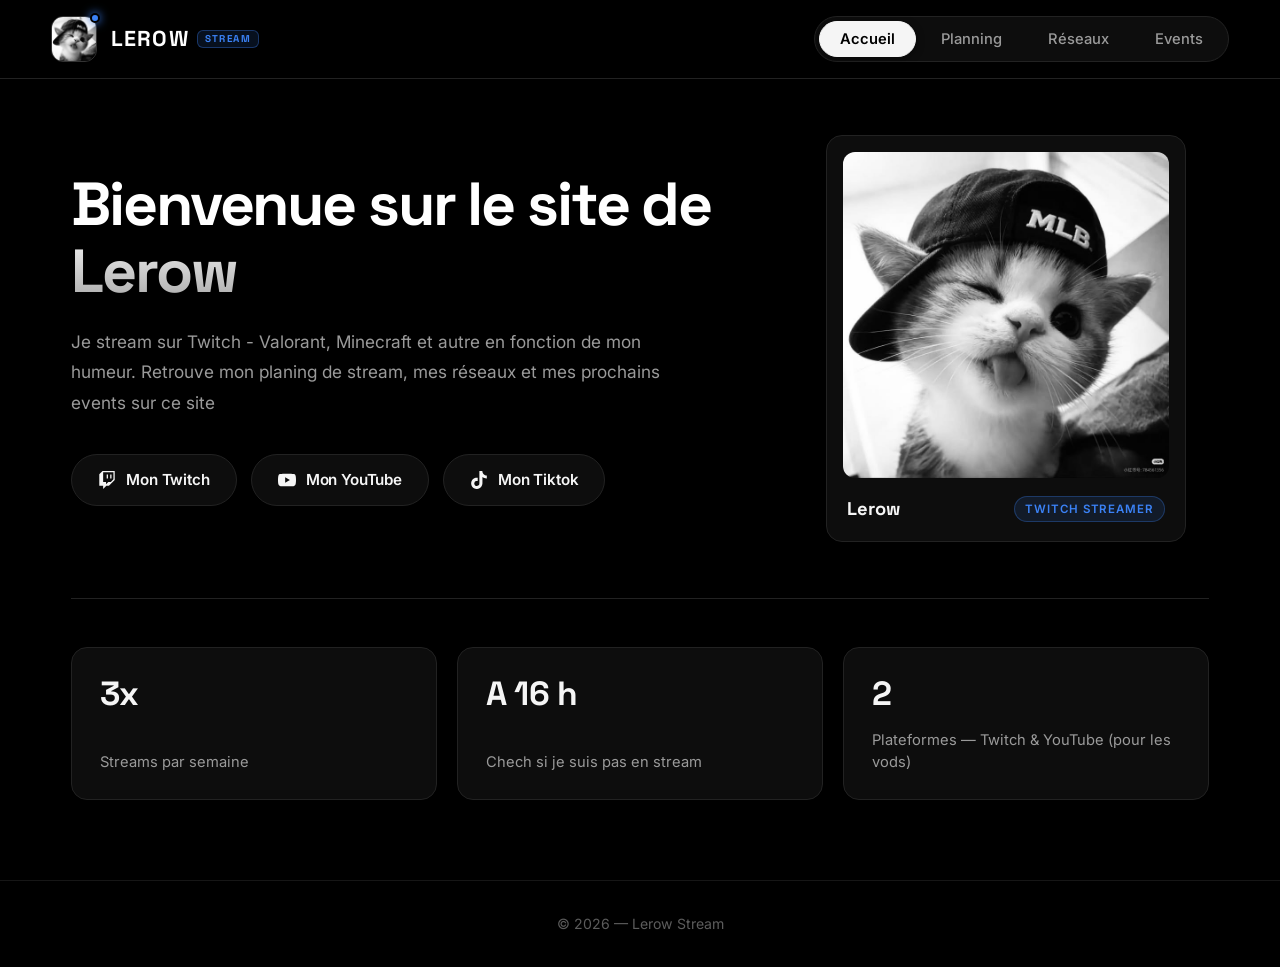
==== commit b8f56ced: "Add files via upload" ====
--- a/index.html
+++ b/index.html
@@ -1,13 +1,13 @@
 <!DOCTYPE html>
 <html lang="fr">
 <head>
-<meta charset="UTF-8">
-<meta name="viewport" content="width=device-width, initial-scale=1.0">
-<title>Mon Stream</title>
-<link rel="preconnect" href="https://fonts.googleapis.com">
-<link rel="preconnect" href="https://fonts.gstatic.com" crossorigin>
-<link href="https://fonts.googleapis.com/css2?family=Space+Grotesk:wght@400;500;600;700;800&family=Inter:wght@400;500;600;700&display=swap" rel="stylesheet">
-<link rel="stylesheet" href="style.css">
+  <meta charset="UTF-8">
+  <meta name="viewport" content="width=device-width, initial-scale=1.0">
+  <title>Mon Stream</title>
+  <link rel="preconnect" href="https://fonts.googleapis.com">
+  <link rel="preconnect" href="https://fonts.gstatic.com" crossorigin>
+  <link href="https://fonts.googleapis.com/css2?family=Space+Grotesk:wght@400;500;600;700;800&family=Inter:wght@400;500;600;700&display=swap" rel="stylesheet">
+  <link rel="stylesheet" href="style.css">
 </head>
 <body>
 
@@ -189,7 +189,7 @@
         </div>
       </a>
 
-      <a href="#" class="link-card card-discord" target="_blank" rel="noopener">
+      <a href="https://discord.gg/69rh2DRV7g" class="link-card card-discord" target="_blank" rel="noopener">
         <div class="link-card-head">
           <div class="link-icon-box">
             <svg viewBox="0 0 24 24" width="20" height="20" fill="currentColor" aria-hidden="true">
--- a/style.css
+++ b/style.css
@@ -32,8 +32,10 @@
 html {
   scroll-behavior: smooth;
   background: #000000;
-}
-
+  height: 100%;
+}
+
+/* Flexbox pour garantir que le footer reste toujours collé tout en bas */
 body {
   background: #000000;
   background-color: #000000;
@@ -42,6 +44,8 @@
   font-size: 16px;
   line-height: 1.6;
   min-height: 100vh;
+  display: flex;
+  flex-direction: column;
   position: relative;
   overflow-x: hidden;
   -webkit-font-smoothing: antialiased;
@@ -78,6 +82,7 @@
   -webkit-backdrop-filter: blur(16px);
   border-bottom: 1px solid var(--line);
   z-index: 100;
+  flex-shrink: 0;
 }
 
 .topbar-inner {
@@ -240,11 +245,13 @@
   box-shadow: 0 0 16px rgba(255, 255, 255, 0.3);
 }
 
-/* Contenu Principal Élargi (Occupe l'espace) */
+/* Contenu Principal - flex: 1 pour pousser le footer tout en bas */
 main {
+  flex: 1 0 auto;
+  width: 100%;
   max-width: 1240px;
   margin: 0 auto;
-  padding: 56px 4vw 96px;
+  padding: 56px 4vw 80px;
   position: relative;
   z-index: 1;
 }
@@ -775,15 +782,19 @@
   font-size: 1rem;
 }
 
-/* Footer */
+/* Footer - Garanti collé tout en bas sur toutes les pages */
 footer {
+  margin-top: auto;
+  flex-shrink: 0;
+  width: 100%;
   text-align: center;
-  padding: 36px 24px;
+  padding: 32px 24px;
   color: var(--text-faint);
   font-size: 0.88rem;
   border-top: 1px solid var(--line-soft);
   position: relative;
   z-index: 1;
+  background: #000000;
 }
 
 /* Accessibilité Focus */
@@ -851,3 +862,21 @@
     grid-template-columns: 1fr;
   }
 }
+html, body {
+  height: 100%;
+  margin: 0;
+}
+
+body {
+  min-height: 100vh;
+  display: flex;
+  flex-direction: column;
+}
+
+main {
+  flex: 1;
+}
+
+footer {
+  margin-top: auto;
+}
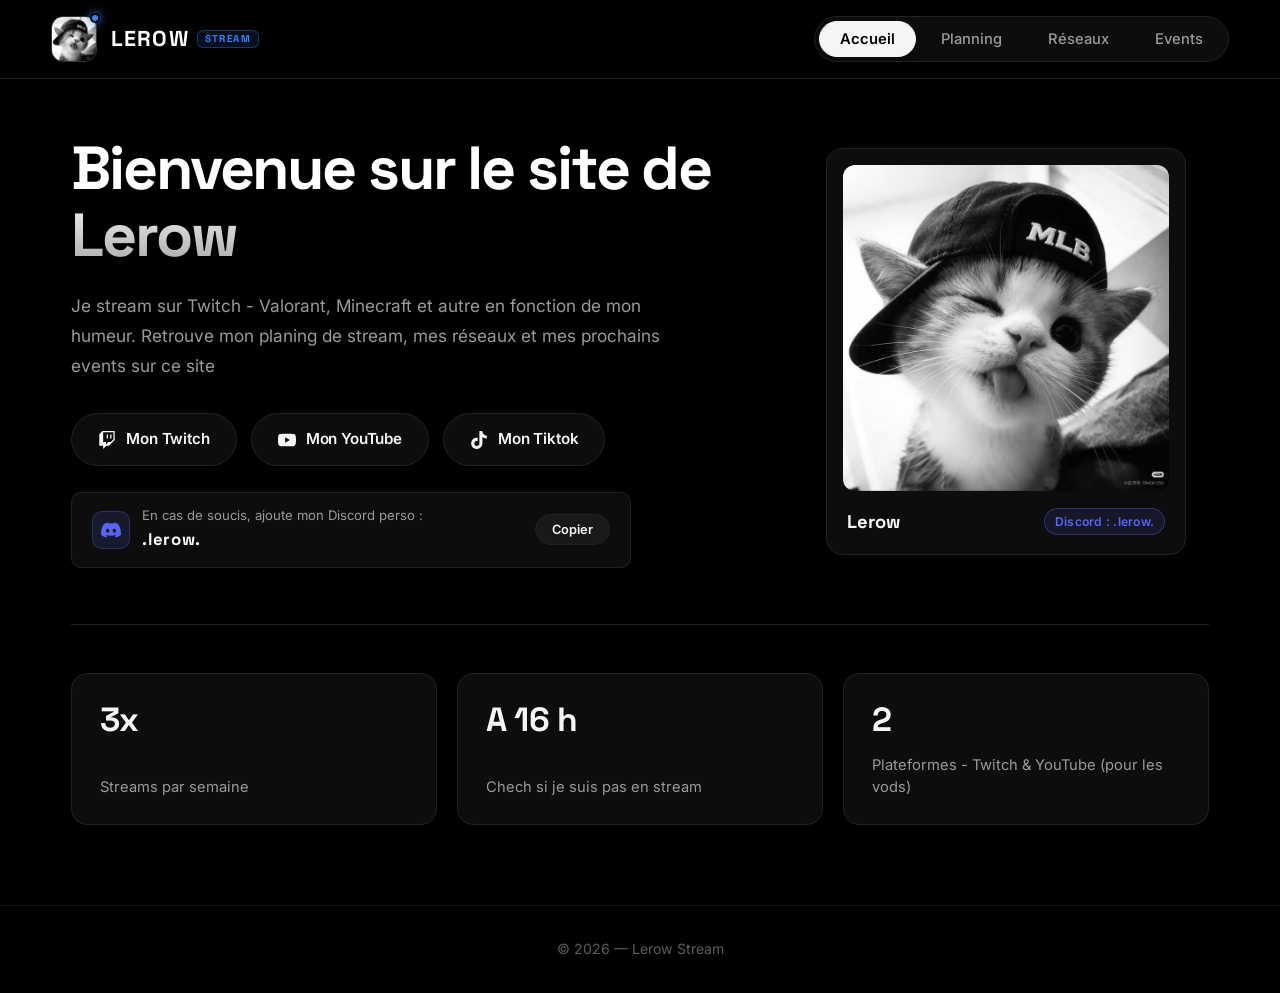
==== commit 83b551f9: "Add files via upload" ====
--- a/index.html
+++ b/index.html
@@ -42,6 +42,7 @@
       <div class="hero-content">
         <h1>Bienvenue sur le site de Lerow</h1>
         <p class="hero-sub">Je stream sur Twitch - Valorant, Minecraft et autre en fonction de mon humeur. Retrouve mon planing de stream, mes réseaux et mes prochains events sur ce site</p>
+
         <div class="hero-actions">
           <a href="https://www.twitch.tv/Ler0w_" class="btn btn-twitch" target="_blank" rel="noopener">
             <svg class="btn-icon" viewBox="0 0 24 24" width="18" height="18" fill="currentColor" aria-hidden="true">
@@ -62,6 +63,25 @@
             Mon Tiktok
           </a>
         </div>
+
+        <!-- CONTACT DISCORD PERSO -->
+        <div class="discord-contact-banner">
+          <div class="discord-contact-left">
+            <div class="discord-badge-icon">
+              <svg viewBox="0 0 24 24" width="20" height="20" fill="currentColor" aria-hidden="true">
+                <path d="M20.317 4.37a19.791 19.791 0 0 0-4.885-1.515.074.074 0 0 0-.079.037c-.21.375-.444.864-.608 1.25a18.27 18.27 0 0 0-5.487 0 12.64 12.64 0 0 0-.617-1.25.077.077 0 0 0-.079-.037A19.736 19.736 0 0 0 3.677 4.37a.07.07 0 0 0-.032.027C.533 9.046-.32 13.58.099 18.057a.082.082 0 0 0 .031.057 19.9 19.9 0 0 0 5.993 3.03.078.078 0 0 0 .084-.028c.462-.63.874-1.295 1.226-1.994.021-.041.001-.09-.041-.106a13.107 13.107 0 0 1-1.872-.892.077.077 0 0 1-.008-.128 10.2 10.2 0 0 0 .372-.292.074.074 0 0 1 .077-.01c3.929 1.793 8.18 1.793 12.061 0a.074.074 0 0 1 .078.01c.12.098.246.198.373.292a.077.077 0 0 1-.006.127 12.299 12.299 0 0 1-1.873.894.077.077 0 0 0-.041.107c.36.698.772 1.362 1.225 1.993a.076.076 0 0 0 .084.028 19.839 19.839 0 0 0 6.002-3.03.077.077 0 0 0 .032-.054c.5-5.177-.838-9.674-3.549-13.66a.061.061 0 0 0-.031-.028zM8.02 15.33c-1.183 0-2.157-1.085-2.157-2.419 0-1.333.956-2.419 2.157-2.419 1.21 0 2.176 1.096 2.157 2.42 0 1.333-.956 2.418-2.157 2.418zm7.975 0c-1.183 0-2.157-1.085-2.157-2.419 0-1.333.955-2.419 2.157-2.419 1.21 0 2.176 1.096 2.157 2.42 0 1.333-.946 2.418-2.157 2.418z"/>
+              </svg>
+            </div>
+            <div class="discord-contact-text">
+              <span class="discord-contact-label">En cas de soucis, ajoute mon Discord perso :</span>
+              <strong class="discord-username">.lerow.</strong>
+            </div>
+          </div>
+          <button type="button" class="discord-copy-btn" id="copy-discord-btn" title="Copier le pseudo Discord">
+            <span class="copy-text">Copier</span>
+            <span class="copied-text" style="display: none;">Copié ! ✓</span>
+          </button>
+        </div>
       </div>
 
       <div class="hero-visual">
@@ -71,7 +91,7 @@
           </div>
           <div class="hero-avatar-footer">
             <span class="hero-avatar-title">Lerow</span>
-            <span class="hero-avatar-badge">Twitch Streamer</span>
+            <span class="hero-avatar-discord">Discord : .lerow.</span>
           </div>
         </div>
       </div>
@@ -94,7 +114,7 @@
         <div class="stat-top">
           <span class="stat-num">2</span>
         </div>
-        <span class="stat-label">Plateformes — Twitch &amp; YouTube (pour les vods)</span>
+        <span class="stat-label">Plateformes - Twitch &amp; YouTube (pour les vods)</span>
       </div>
     </div>
   </section>
@@ -103,7 +123,7 @@
   <section id="planning" class="panel">
     <div class="section-header">
       <h2>Planning des streams</h2>
-      <p class="section-intro">Les horaires ci-dessous sont donnés à titre indicatif — je peux annoncer des sessions surprises sur Discord.</p>
+      <p class="section-intro">Les horaires peuvent changer - je peux annoncer des sessions surprises sur Discord </p>
     </div>
 
     <div class="schedule-list">
@@ -225,7 +245,7 @@
   <section id="events" class="panel">
     <div class="section-header">
       <h2>Events</h2>
-      <p class="section-intro">Aucun événement prévu pour le moment — reviens bientôt.</p>
+      <p class="section-intro">Aucun événement prévu pour le moment - reviens bientôt.</p>
     </div>
 
     <div class="event-placeholder">
--- a/style.css
+++ b/style.css
@@ -21,6 +21,8 @@
   --youtube-glow: rgba(255, 0, 0, 0.45);
   --tiktok: #ffffff;
   --tiktok-glow: rgba(255, 255, 255, 0.4);
+  --discord: #5865f2;
+  --discord-glow: rgba(88, 101, 242, 0.4);
 }
 
 * {
@@ -29,10 +31,14 @@
   padding: 0;
 }
 
+html, body {
+  height: 100%;
+  margin: 0;
+}
+
 html {
   scroll-behavior: smooth;
   background: #000000;
-  height: 100%;
 }
 
 /* Flexbox pour garantir que le footer reste toujours collé tout en bas */
@@ -301,7 +307,7 @@
   max-width: 68ch;
 }
 
-/* Hero Section en 2 Colonnes pour occuper l'espace */
+/* Hero Section en 2 Colonnes */
 .hero-grid {
   display: grid;
   grid-template-columns: 1.25fr 0.75fr;
@@ -330,7 +336,7 @@
   color: var(--text-mute);
   font-size: 1.08rem;
   line-height: 1.75;
-  margin-bottom: 36px;
+  margin-bottom: 32px;
   max-width: 56ch;
   text-wrap: pretty;
 }
@@ -339,6 +345,92 @@
   display: flex;
   gap: 14px;
   flex-wrap: wrap;
+}
+
+/* Encart Discord Perso */
+.discord-contact-banner {
+  display: flex;
+  align-items: center;
+  justify-content: space-between;
+  gap: 16px;
+  background: #0d0d0d;
+  border: 1px solid var(--line);
+  border-radius: var(--radius-sm);
+  padding: 14px 20px;
+  margin-top: 26px;
+  max-width: 560px;
+  transition: all 0.22s cubic-bezier(0.16, 1, 0.3, 1);
+}
+
+.discord-contact-banner:hover {
+  border-color: rgba(88, 101, 242, 0.5);
+  box-shadow: 0 4px 20px -4px rgba(88, 101, 242, 0.25);
+  transform: translateY(-1px);
+}
+
+.discord-contact-left {
+  display: flex;
+  align-items: center;
+  gap: 12px;
+}
+
+.discord-badge-icon {
+  width: 38px;
+  height: 38px;
+  border-radius: 10px;
+  background: rgba(88, 101, 242, 0.14);
+  border: 1px solid rgba(88, 101, 242, 0.3);
+  color: var(--discord);
+  display: flex;
+  align-items: center;
+  justify-content: center;
+  flex-shrink: 0;
+}
+
+.discord-contact-text {
+  display: flex;
+  flex-direction: column;
+  gap: 2px;
+}
+
+.discord-contact-label {
+  font-size: 0.82rem;
+  color: var(--text-mute);
+  line-height: 1.3;
+}
+
+.discord-username {
+  font-family: 'Space Grotesk', monospace, sans-serif;
+  font-size: 1.05rem;
+  color: #ffffff;
+  letter-spacing: 0.04em;
+}
+
+.discord-copy-btn {
+  background: rgba(255, 255, 255, 0.05);
+  border: 1px solid var(--line);
+  color: var(--text);
+  font-size: 0.8rem;
+  font-weight: 600;
+  padding: 7px 16px;
+  border-radius: 999px;
+  cursor: pointer;
+  transition: all 0.2s ease;
+  flex-shrink: 0;
+  user-select: none;
+}
+
+.discord-copy-btn:hover {
+  background: var(--discord);
+  border-color: var(--discord);
+  color: #ffffff;
+  box-shadow: 0 0 14px var(--discord-glow);
+}
+
+.discord-copy-btn.copied {
+  background: #22c55e;
+  border-color: #22c55e;
+  color: #ffffff;
 }
 
 /* Carte Visuelle Streamer à Droite */
@@ -398,16 +490,15 @@
   color: var(--white);
 }
 
-.hero-avatar-badge {
-  font-size: 0.72rem;
+.hero-avatar-discord {
+  font-size: 0.76rem;
   font-weight: 600;
-  letter-spacing: 0.08em;
-  text-transform: uppercase;
-  color: var(--blue);
-  background: rgba(59, 130, 246, 0.12);
-  border: 1px solid rgba(59, 130, 246, 0.3);
+  color: var(--discord);
+  background: rgba(88, 101, 242, 0.12);
+  border: 1px solid rgba(88, 101, 242, 0.35);
   padding: 3px 10px;
   border-radius: 999px;
+  letter-spacing: 0.02em;
 }
 
 /* Boutons d'Action */
@@ -722,21 +813,21 @@
   color: #ffffff;
 }
 
-/* Carte Discord -> Bleu */
+/* Carte Discord -> Violet/Bleu officiel Discord */
 .card-discord:hover {
-  border-color: var(--blue);
-  box-shadow: 0 10px 28px -6px var(--blue-glow);
+  border-color: var(--discord);
+  box-shadow: 0 10px 28px -6px var(--discord-glow);
 }
 
 .card-discord:hover .link-icon-box {
-  background: rgba(59, 130, 246, 0.18);
-  border-color: var(--blue);
-  color: var(--blue);
+  background: rgba(88, 101, 242, 0.2);
+  border-color: var(--discord);
+  color: var(--discord);
 }
 
 .card-discord:hover .link-name,
 .card-discord:hover .link-arrow {
-  color: #60a5fa;
+  color: #7289da;
 }
 
 /* Placeholder Events */
@@ -855,6 +946,13 @@
   .hero-actions .btn {
     justify-content: center;
   }
+  .discord-contact-banner {
+    flex-direction: column;
+    align-items: stretch;
+  }
+  .discord-copy-btn {
+    text-align: center;
+  }
   .link-grid {
     grid-template-columns: 1fr;
   }
@@ -862,21 +960,3 @@
     grid-template-columns: 1fr;
   }
 }
-html, body {
-  height: 100%;
-  margin: 0;
-}
-
-body {
-  min-height: 100vh;
-  display: flex;
-  flex-direction: column;
-}
-
-main {
-  flex: 1;
-}
-
-footer {
-  margin-top: auto;
-}
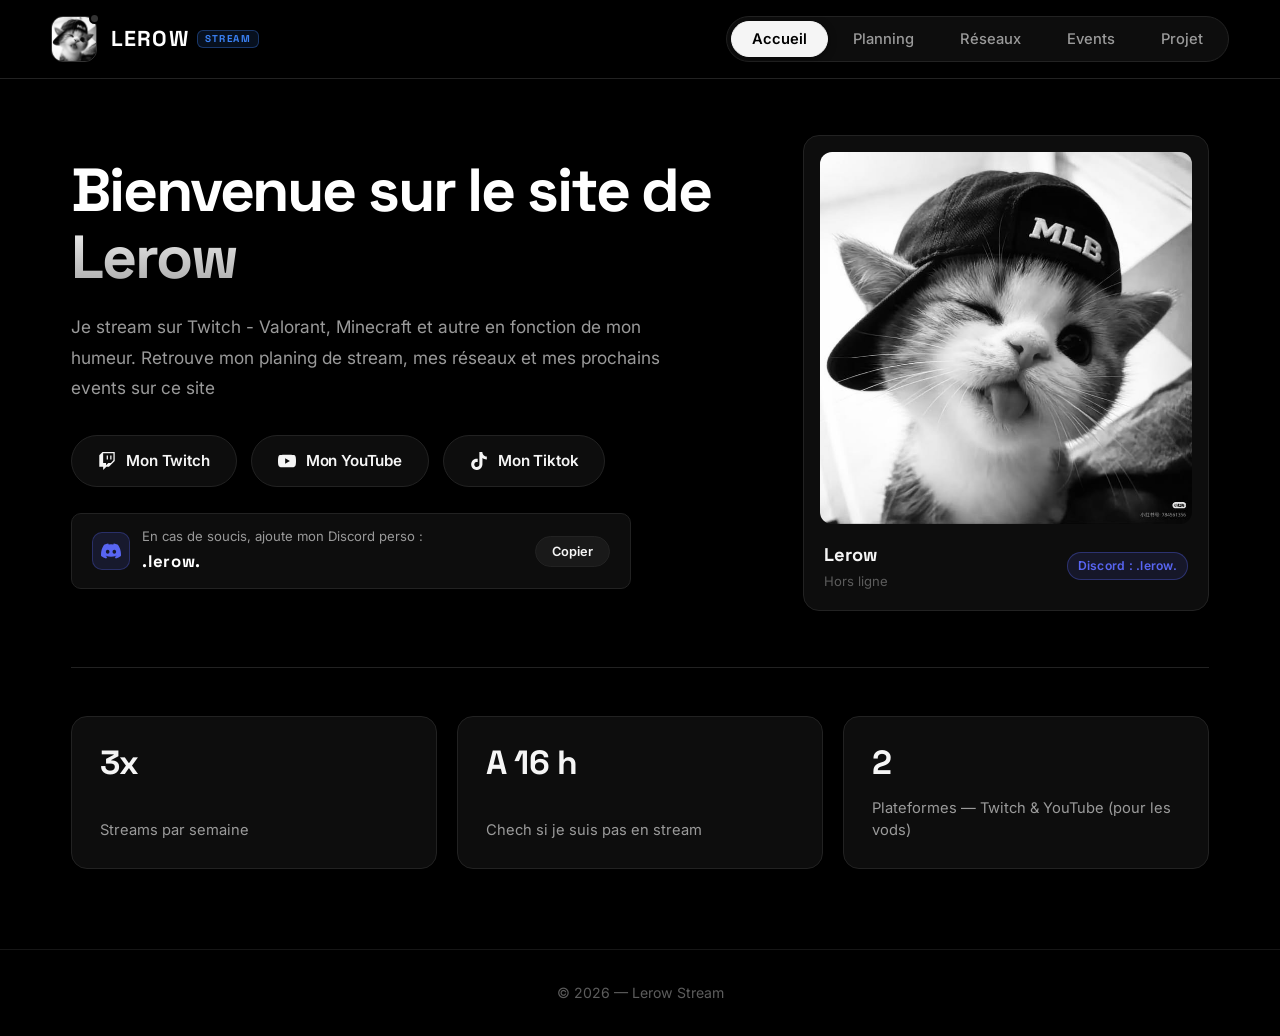
==== commit db1a1274: "Add files via upload" ====
--- a/index.html
+++ b/index.html
@@ -16,12 +16,12 @@
     <a href="#accueil" class="brand" aria-label="Lerow Stream Accueil">
       <div class="brand-avatar-wrapper">
         <img src="avatar.jpg" alt="Logo Lerow" class="brand-avatar">
-        <span class="brand-live-indicator"></span>
+        <span class="brand-live-indicator" id="brand-live-indicator"></span>
       </div>
       <div class="brand-text">
         <div class="brand-row">
           <span class="brand-name">LEROW</span>
-          <span class="brand-tag">STREAM</span>
+          <span class="brand-tag" id="brand-tag">STREAM</span>
         </div>
       </div>
     </a>
@@ -30,11 +30,23 @@
       <button type="button" class="tab" data-tab="planning" role="tab" aria-selected="false">Planning</button>
       <button type="button" class="tab" data-tab="reseaux" role="tab" aria-selected="false">Réseaux</button>
       <button type="button" class="tab" data-tab="events" role="tab" aria-selected="false">Events</button>
+      <button type="button" class="tab" data-tab="projet" role="tab" aria-selected="false">Projet</button>
     </nav>
   </div>
 </header>
 
 <main>
+
+  <!-- BANDEAU D'ALERTE EN DIRECT (AUTOMATIQUE) -->
+  <div id="live-banner" class="live-banner" style="display: none;">
+    <div class="live-banner-content">
+      <span class="live-pulse-dot"></span>
+      <span class="live-banner-text"><strong>Lerow est actuellement en LIVE sur Twitch !</strong> Viens rejoindre le stream</span>
+    </div>
+    <a href="https://www.twitch.tv/Ler0w_" target="_blank" rel="noopener" class="live-banner-link">
+      Rejoindre le live ↗
+    </a>
+  </div>
 
   <!-- ACCUEIL -->
   <section id="accueil" class="panel active">
@@ -44,11 +56,11 @@
         <p class="hero-sub">Je stream sur Twitch - Valorant, Minecraft et autre en fonction de mon humeur. Retrouve mon planing de stream, mes réseaux et mes prochains events sur ce site</p>
 
         <div class="hero-actions">
-          <a href="https://www.twitch.tv/Ler0w_" class="btn btn-twitch" target="_blank" rel="noopener">
+          <a href="https://www.twitch.tv/Ler0w_" class="btn btn-twitch" id="twitch-hero-btn" target="_blank" rel="noopener">
             <svg class="btn-icon" viewBox="0 0 24 24" width="18" height="18" fill="currentColor" aria-hidden="true">
               <path d="M11.571 4.714h1.715v5.143H11.57zm4.715 0H18v5.143h-1.714zM6 0L1.714 4.286v15.428h5.143V24l4.286-4.286h3.428L22.286 12V0zm14.571 11.143l-3.428 3.428h-3.429l-3 3v-3H6.857V1.714h13.714Z"/>
             </svg>
-            Mon Twitch
+            <span id="twitch-btn-text">Mon Twitch</span>
           </a>
           <a href="https://www.youtube.com/@Ler_0_w" class="btn btn-youtube" target="_blank" rel="noopener">
             <svg class="btn-icon" viewBox="0 0 24 24" width="18" height="18" fill="currentColor" aria-hidden="true">
@@ -85,12 +97,18 @@
       </div>
 
       <div class="hero-visual">
-        <div class="hero-avatar-card">
+        <div class="hero-avatar-card" id="hero-avatar-card">
           <div class="hero-avatar-img-wrap">
             <img src="avatar.jpg" alt="Lerow" class="hero-avatar-img">
+            <div class="hero-avatar-live-tag" id="avatar-live-badge" style="display: none;">
+              <span class="live-pulse-dot"></span> EN LIVE
+            </div>
           </div>
           <div class="hero-avatar-footer">
-            <span class="hero-avatar-title">Lerow</span>
+            <div class="hero-avatar-info">
+              <span class="hero-avatar-title">Lerow</span>
+              <span class="hero-status-sub" id="avatar-status-sub">Hors ligne</span>
+            </div>
             <span class="hero-avatar-discord">Discord : .lerow.</span>
           </div>
         </div>
@@ -114,7 +132,7 @@
         <div class="stat-top">
           <span class="stat-num">2</span>
         </div>
-        <span class="stat-label">Plateformes - Twitch &amp; YouTube (pour les vods)</span>
+        <span class="stat-label">Plateformes — Twitch &amp; YouTube (pour les vods)</span>
       </div>
     </div>
   </section>
@@ -123,11 +141,17 @@
   <section id="planning" class="panel">
     <div class="section-header">
       <h2>Planning des streams</h2>
-      <p class="section-intro">Les horaires peuvent changer - je peux annoncer des sessions surprises sur Discord </p>
+      <p class="section-intro">Les horaires ci-dessous sont donnés à titre indicatif — je peux annoncer des sessions surprises sur Discord.</p>
     </div>
 
     <div class="schedule-list">
       <div class="schedule-row">
+        <div class="schedule-watermark" aria-hidden="true">
+          <svg viewBox="0 0 24 24" fill="none" stroke="currentColor" stroke-width="1.5" stroke-linecap="round" stroke-linejoin="round">
+            <circle cx="12" cy="12" r="10"></circle>
+            <polyline points="12 6 12 12 16 14"></polyline>
+          </svg>
+        </div>
         <div class="schedule-row-top">
           <span class="schedule-day">Mardi</span>
           <span class="schedule-tag">Valorant</span>
@@ -142,6 +166,12 @@
       </div>
 
       <div class="schedule-row">
+        <div class="schedule-watermark" aria-hidden="true">
+          <svg viewBox="0 0 24 24" fill="none" stroke="currentColor" stroke-width="1.5" stroke-linecap="round" stroke-linejoin="round">
+            <circle cx="12" cy="12" r="10"></circle>
+            <polyline points="12 6 12 12 16 14"></polyline>
+          </svg>
+        </div>
         <div class="schedule-row-top">
           <span class="schedule-day">Samedi</span>
           <span class="schedule-tag">Minecraft</span>
@@ -156,6 +186,12 @@
       </div>
 
       <div class="schedule-row">
+        <div class="schedule-watermark" aria-hidden="true">
+          <svg viewBox="0 0 24 24" fill="none" stroke="currentColor" stroke-width="1.5" stroke-linecap="round" stroke-linejoin="round">
+            <circle cx="12" cy="12" r="10"></circle>
+            <polyline points="12 6 12 12 16 14"></polyline>
+          </svg>
+        </div>
         <div class="schedule-row-top">
           <span class="schedule-day">Dimanche</span>
           <span class="schedule-tag">Valorant ou Minecraft</span>
@@ -180,6 +216,11 @@
 
     <div class="link-grid">
       <a href="https://www.twitch.tv/Ler0w_" class="link-card card-twitch" target="_blank" rel="noopener">
+        <div class="link-card-watermark" aria-hidden="true">
+          <svg viewBox="0 0 24 24" fill="currentColor">
+            <path d="M11.571 4.714h1.715v5.143H11.57zm4.715 0H18v5.143h-1.714zM6 0L1.714 4.286v15.428h5.143V24l4.286-4.286h3.428L22.286 12V0zm14.571 11.143l-3.428 3.428h-3.429l-3 3v-3H6.857V1.714h13.714Z"/>
+          </svg>
+        </div>
         <div class="link-card-head">
           <div class="link-icon-box">
             <svg viewBox="0 0 24 24" width="20" height="20" fill="currentColor" aria-hidden="true">
@@ -195,6 +236,11 @@
       </a>
 
       <a href="https://www.youtube.com/@Ler_0_w" class="link-card card-youtube" target="_blank" rel="noopener">
+        <div class="link-card-watermark" aria-hidden="true">
+          <svg viewBox="0 0 24 24" fill="currentColor">
+            <path d="M23.498 6.186a3.016 3.016 0 0 0-2.122-2.136C19.505 3.545 12 3.545 12 3.545s-7.505 0-9.377.505A3.017 3.017 0 0 0 .502 6.186C0 8.07 0 12 0 12s0 3.93.502 5.814a3.016 3.016 0 0 0 2.122 2.136c1.871.505 9.376.505 9.376.505s7.505 0 9.377-.505a3.015 3.015 0 0 0 2.122-2.136C24 15.93 24 12 24 12s0-3.93-.502-5.814zM9.545 15.568V8.432L15.818 12l-6.273 3.568z"/>
+          </svg>
+        </div>
         <div class="link-card-head">
           <div class="link-icon-box">
             <svg viewBox="0 0 24 24" width="20" height="20" fill="currentColor" aria-hidden="true">
@@ -210,6 +256,11 @@
       </a>
 
       <a href="https://discord.gg/69rh2DRV7g" class="link-card card-discord" target="_blank" rel="noopener">
+        <div class="link-card-watermark" aria-hidden="true">
+          <svg viewBox="0 0 24 24" fill="currentColor">
+            <path d="M20.317 4.37a19.791 19.791 0 0 0-4.885-1.515.074.074 0 0 0-.079.037c-.21.375-.444.864-.608 1.25a18.27 18.27 0 0 0-5.487 0 12.64 12.64 0 0 0-.617-1.25.077.077 0 0 0-.079-.037A19.736 19.736 0 0 0 3.677 4.37a.07.07 0 0 0-.032.027C.533 9.046-.32 13.58.099 18.057a.082.082 0 0 0 .031.057 19.9 19.9 0 0 0 5.993 3.03.078.078 0 0 0 .084-.028c.462-.63.874-1.295 1.226-1.994.021-.041.001-.09-.041-.106a13.107 13.107 0 0 1-1.872-.892.077.077 0 0 1-.008-.128 10.2 10.2 0 0 0 .372-.292.074.074 0 0 1 .077-.01c3.929 1.793 8.18 1.793 12.061 0a.074.074 0 0 1 .078.01c.12.098.246.198.373.292a.077.077 0 0 1-.006.127 12.299 12.299 0 0 1-1.873.894.077.077 0 0 0-.041.107c.36.698.772 1.362 1.225 1.993a.076.076 0 0 0 .084.028 19.839 19.839 0 0 0 6.002-3.03.077.077 0 0 0 .032-.054c.5-5.177-.838-9.674-3.549-13.66a.061.061 0 0 0-.031-.028zM8.02 15.33c-1.183 0-2.157-1.085-2.157-2.419 0-1.333.956-2.419 2.157-2.419 1.21 0 2.176 1.096 2.157 2.42 0 1.333-.956 2.418-2.157 2.418zm7.975 0c-1.183 0-2.157-1.085-2.157-2.419 0-1.333.955-2.419 2.157-2.419 1.21 0 2.176 1.096 2.157 2.42 0 1.333-.946 2.418-2.157 2.418z"/>
+          </svg>
+        </div>
         <div class="link-card-head">
           <div class="link-icon-box">
             <svg viewBox="0 0 24 24" width="20" height="20" fill="currentColor" aria-hidden="true">
@@ -225,6 +276,11 @@
       </a>
 
       <a href="https://www.tiktok.com/@__lerow__" class="link-card card-tiktok" target="_blank" rel="noopener">
+        <div class="link-card-watermark" aria-hidden="true">
+          <svg viewBox="0 0 24 24" fill="currentColor">
+            <path d="M12.525.02c1.31-.02 2.61-.01 3.91-.02.08 1.53.63 3.09 1.75 4.17 1.12 1.11 2.7 1.62 4.24 1.79v4.03c-1.44-.05-2.89-.35-4.2-.97-.57-.26-1.1-.59-1.62-1.01-.01 2.92.01 5.84-.02 8.75-.08 1.4-.54 2.79-1.35 3.94-1.31 1.92-3.58 3.17-5.91 3.21-1.43.08-2.86-.31-4.08-1.03-2.02-1.19-3.44-3.37-3.65-5.71-.02-.5-.03-1-.01-1.49.18-1.9 1.12-3.72 2.58-4.96 1.66-1.44 3.98-2.13 6.15-1.72.02 1.48-.04 2.96-.04 4.44-.99-.32-2.15-.23-3.02.37-.63.41-1.11 1.04-1.36 1.75-.21.51-.24 1.07-.14 1.61.24 1.64 1.82 3.02 3.5 2.87 1.12-.01 2.19-.66 2.77-1.61.19-.33.4-.67.41-1.06.1-1.79.06-3.57.07-5.36.01-4.03-.01-8.05.02-12.07z"/>
+          </svg>
+        </div>
         <div class="link-card-head">
           <div class="link-icon-box">
             <svg viewBox="0 0 24 24" width="20" height="20" fill="currentColor" aria-hidden="true">
@@ -245,14 +301,90 @@
   <section id="events" class="panel">
     <div class="section-header">
       <h2>Events</h2>
-      <p class="section-intro">Aucun événement prévu pour le moment - reviens bientôt.</p>
-    </div>
-
-    <div class="event-placeholder">
+      <p class="section-intro">Les prochains événements et tournois.</p>
+    </div>
+
+    <!-- Grille d'events dynamiques (remplie par JS) -->
+    <div id="events-container"></div>
+
+    <!-- Placeholder affiché quand aucun event -->
+    <div class="event-placeholder" id="events-placeholder">
       <div class="event-pulse-wrapper">
         <span class="event-placeholder-mark">＋</span>
       </div>
-      <p>Les prochains events apparaîtront ici.</p>
+      <p>Aucun événement prévu pour le moment — reviens bientôt.</p>
+    </div>
+  </section>
+
+  <!-- PROJET -->
+  <section id="projet" class="panel">
+    <div class="section-header">
+      <h2>Projet</h2>
+      <p class="section-intro">Un projet en dehors du stream, sur lequel je bosse.</p>
+    </div>
+
+    <div class="link-grid">
+      <a href="https://francetiers.fr" class="link-card card-france" target="_blank" rel="noopener">
+        <div class="link-card-watermark link-card-watermark-sword" aria-hidden="true">
+          <svg viewBox="0 0 16 16" shape-rendering="crispEdges" fill="currentColor">
+            <rect x="12" y="1" width="1" height="1"/>
+            <rect x="11" y="2" width="1" height="1"/>
+            <rect x="10" y="3" width="1" height="1"/>
+            <rect x="9" y="4" width="1" height="1"/>
+            <rect x="8" y="5" width="1" height="1"/>
+            <rect x="7" y="6" width="1" height="1"/>
+            <rect x="6" y="7" width="1" height="1"/>
+            <rect x="5" y="8" width="1" height="1"/>
+            <rect x="4" y="7" width="1" height="1"/>
+            <rect x="5" y="6" width="1" height="1"/>
+            <rect x="6" y="5" width="1" height="1"/>
+            <rect x="7" y="4" width="1" height="1"/>
+            <rect x="8" y="3" width="1" height="1"/>
+            <rect x="9" y="2" width="1" height="1"/>
+            <rect x="4" y="9" width="1" height="1"/>
+            <rect x="3" y="9" width="1" height="1"/>
+            <rect x="3" y="10" width="1" height="1"/>
+            <rect x="2" y="11" width="1" height="1"/>
+            <rect x="3" y="11" width="1" height="1"/>
+            <rect x="2" y="12" width="1" height="1"/>
+            <rect x="1" y="13" width="1" height="1"/>
+            <rect x="1" y="14" width="1" height="1"/>
+          </svg>
+        </div>
+        <div class="link-card-head">
+          <div class="link-icon-box">
+            <svg viewBox="0 0 16 16" width="18" height="18" shape-rendering="crispEdges" fill="currentColor" aria-hidden="true">
+              <rect x="12" y="1" width="1" height="1"/>
+              <rect x="11" y="2" width="1" height="1"/>
+              <rect x="10" y="3" width="1" height="1"/>
+              <rect x="9" y="4" width="1" height="1"/>
+              <rect x="8" y="5" width="1" height="1"/>
+              <rect x="7" y="6" width="1" height="1"/>
+              <rect x="6" y="7" width="1" height="1"/>
+              <rect x="5" y="8" width="1" height="1"/>
+              <rect x="4" y="7" width="1" height="1"/>
+              <rect x="5" y="6" width="1" height="1"/>
+              <rect x="6" y="5" width="1" height="1"/>
+              <rect x="7" y="4" width="1" height="1"/>
+              <rect x="8" y="3" width="1" height="1"/>
+              <rect x="9" y="2" width="1" height="1"/>
+              <rect x="4" y="9" width="1" height="1"/>
+              <rect x="3" y="9" width="1" height="1"/>
+              <rect x="3" y="10" width="1" height="1"/>
+              <rect x="2" y="11" width="1" height="1"/>
+              <rect x="3" y="11" width="1" height="1"/>
+              <rect x="2" y="12" width="1" height="1"/>
+              <rect x="1" y="13" width="1" height="1"/>
+              <rect x="1" y="14" width="1" height="1"/>
+            </svg>
+          </div>
+          <span class="link-arrow" aria-hidden="true">↗</span>
+        </div>
+        <div class="link-card-body">
+          <span class="link-name">France Tiers</span>
+          <span class="link-desc">francetiers.fr</span>
+        </div>
+      </a>
     </div>
   </section>
 
@@ -264,4 +396,4 @@
 
 <script src="script.js"></script>
 </body>
-</html>
+</html>
--- a/style.css
+++ b/style.css
@@ -144,19 +144,25 @@
   position: absolute;
   top: -3px;
   right: -3px;
-  width: 10px;
-  height: 10px;
+  width: 11px;
+  height: 11px;
   border-radius: 50%;
-  background: var(--blue);
-  box-shadow: 0 0 10px var(--blue);
+  background: #333333;
   border: 2px solid #000000;
-  animation: livePulse 2s ease-in-out infinite;
+  transition: all 0.3s ease;
   z-index: 2;
 }
 
-@keyframes livePulse {
-  0%, 100% { opacity: 1; transform: scale(1); }
-  50% { opacity: 0.45; transform: scale(0.85); }
+.brand-live-indicator.is-live {
+  background: #ef4444;
+  box-shadow: 0 0 12px #ef4444;
+  animation: livePulseDot 1.6s ease-in-out infinite;
+}
+
+@keyframes livePulseDot {
+  0% { transform: scale(0.9); box-shadow: 0 0 0 0 rgba(239, 68, 68, 0.85); }
+  70% { transform: scale(1.15); box-shadow: 0 0 0 7px rgba(239, 68, 68, 0); }
+  100% { transform: scale(0.9); box-shadow: 0 0 0 0 rgba(239, 68, 68, 0); }
 }
 
 .brand-text {
@@ -262,6 +268,77 @@
   z-index: 1;
 }
 
+/* Bandeau d'alerte LIVE en direct */
+.live-banner {
+  width: 100%;
+  max-width: 1240px;
+  margin: 0 auto 36px auto;
+  padding: 14px 22px;
+  background: linear-gradient(90deg, rgba(239, 68, 68, 0.12) 0%, rgba(145, 70, 255, 0.16) 100%);
+  border: 1px solid rgba(239, 68, 68, 0.4);
+  border-radius: var(--radius-sm);
+  display: flex;
+  align-items: center;
+  justify-content: space-between;
+  gap: 16px;
+  box-shadow: 0 8px 24px -6px rgba(239, 68, 68, 0.22);
+  animation: bannerFadeIn 0.35s cubic-bezier(0.16, 1, 0.3, 1);
+  box-sizing: border-box;
+}
+
+@keyframes bannerFadeIn {
+  from { opacity: 0; transform: translateY(-8px); }
+  to { opacity: 1; transform: translateY(0); }
+}
+
+.live-banner-content {
+  display: flex;
+  align-items: center;
+  gap: 12px;
+}
+
+.live-banner-text {
+  color: #f5f5f5;
+  font-size: 0.95rem;
+  line-height: 1.4;
+}
+
+.live-banner-text strong {
+  color: #ffffff;
+  font-weight: 700;
+}
+
+.live-banner-link {
+  background: #ef4444;
+  color: #ffffff;
+  font-size: 0.85rem;
+  font-weight: 700;
+  padding: 7px 18px;
+  border-radius: 999px;
+  white-space: nowrap;
+  box-shadow: 0 0 14px rgba(239, 68, 68, 0.4);
+  transition: all 0.2s cubic-bezier(0.16, 1, 0.3, 1);
+  flex-shrink: 0;
+}
+
+.live-banner-link:hover {
+  background: #dc2626;
+  color: #ffffff;
+  box-shadow: 0 0 22px rgba(239, 68, 68, 0.65);
+  transform: translateY(-1px) scale(1.02);
+}
+
+.live-pulse-dot {
+  width: 10px;
+  height: 10px;
+  background-color: #ef4444;
+  border-radius: 50%;
+  box-shadow: 0 0 10px #ef4444;
+  animation: livePulseDot 1.6s ease-in-out infinite;
+  display: inline-block;
+  flex-shrink: 0;
+}
+
 .panel {
   display: none;
 }
@@ -441,7 +518,7 @@
 
 .hero-avatar-card {
   width: 100%;
-  max-width: 360px;
+  max-width: 440px;
   background: #0d0d0d;
   border: 1px solid var(--line);
   border-radius: var(--radius);
@@ -457,6 +534,7 @@
 }
 
 .hero-avatar-img-wrap {
+  position: relative;
   width: 100%;
   aspect-ratio: 1;
   border-radius: 12px;
@@ -623,6 +701,8 @@
 }
 
 .schedule-row {
+  position: relative;
+  overflow: hidden;
   display: flex;
   flex-direction: column;
   justify-content: space-between;
@@ -641,6 +721,30 @@
   transform: translateY(-3px);
 }
 
+/* Icône horloge en filigrane pour combler l'espace vide de la carte */
+.schedule-watermark {
+  position: absolute;
+  right: -16px;
+  bottom: -16px;
+  width: 96px;
+  height: 96px;
+  color: var(--white);
+  opacity: 0.05;
+  pointer-events: none;
+  transition: opacity 0.25s ease, transform 0.25s ease;
+}
+
+.schedule-watermark svg {
+  width: 100%;
+  height: 100%;
+  display: block;
+}
+
+.schedule-row:hover .schedule-watermark {
+  opacity: 0.1;
+  transform: scale(1.06);
+}
+
 .schedule-row-top {
   display: flex;
   align-items: flex-start;
@@ -698,12 +802,14 @@
 }
 
 .link-card {
+  position: relative;
+  overflow: hidden;
   background: #0d0d0d;
-  padding: 26px 24px;
+  padding: 32px 24px;
   display: flex;
   flex-direction: column;
   justify-content: space-between;
-  min-height: 160px;
+  min-height: 260px;
   border: 1px solid var(--line);
   border-radius: var(--radius);
   transition: all 0.22s cubic-bezier(0.16, 1, 0.3, 1);
@@ -712,6 +818,30 @@
 
 .link-card:hover {
   transform: translateY(-4px);
+}
+
+/* Icône en filigrane pour combler l'espace vide au centre de la carte */
+.link-card-watermark {
+  position: absolute;
+  right: -22px;
+  bottom: -22px;
+  width: 130px;
+  height: 130px;
+  color: var(--white);
+  opacity: 0.05;
+  pointer-events: none;
+  transition: opacity 0.25s ease, transform 0.25s ease;
+}
+
+.link-card-watermark svg {
+  width: 100%;
+  height: 100%;
+  display: block;
+}
+
+.link-card:hover .link-card-watermark {
+  opacity: 0.1;
+  transform: scale(1.06);
 }
 
 .link-card-head {
@@ -828,6 +958,42 @@
 .card-discord:hover .link-name,
 .card-discord:hover .link-arrow {
   color: #7289da;
+}
+
+/* Carte France Tiers -> Bleu, Blanc, Rouge */
+@keyframes france-flag-border {
+  0%, 100% { border-color: #0055a4; box-shadow: 0 10px 28px -6px rgba(0, 85, 164, 0.5); }
+  33%      { border-color: #ffffff; box-shadow: 0 10px 28px -6px rgba(255, 255, 255, 0.4); }
+  66%      { border-color: #ef4135; box-shadow: 0 10px 28px -6px rgba(239, 65, 53, 0.5); }
+}
+
+@keyframes france-flag-icon {
+  0%, 100% { background: rgba(0, 85, 164, 0.18); border-color: #0055a4; color: #0055a4; }
+  33%      { background: rgba(255, 255, 255, 0.18); border-color: #ffffff; color: #ffffff; }
+  66%      { background: rgba(239, 65, 53, 0.18); border-color: #ef4135; color: #ef4135; }
+}
+
+@keyframes france-flag-text {
+  0%, 100% { color: #4d9fff; }
+  33%      { color: #ffffff; }
+  66%      { color: #ff6b5e; }
+}
+
+.card-france:hover {
+  animation: france-flag-border 2.1s ease-in-out infinite;
+}
+
+.card-france:hover .link-icon-box {
+  animation: france-flag-icon 2.1s ease-in-out infinite;
+}
+
+.card-france:hover .link-name,
+.card-france:hover .link-arrow {
+  animation: france-flag-text 2.1s ease-in-out infinite;
+}
+
+.card-france:hover .link-card-watermark-sword {
+  color: var(--white);
 }
 
 /* Placeholder Events */
@@ -871,6 +1037,463 @@
 
 .event-placeholder p {
   font-size: 1rem;
+}
+
+/* ===== HERO AVATAR LIVE TAG ===== */
+.hero-avatar-live-tag {
+  position: absolute;
+  top: 12px;
+  left: 12px;
+  background: #ef4444;
+  color: #ffffff;
+  font-size: 0.72rem;
+  font-weight: 800;
+  letter-spacing: 0.1em;
+  text-transform: uppercase;
+  padding: 4px 10px 4px 8px;
+  border-radius: 6px;
+  display: flex;
+  align-items: center;
+  gap: 6px;
+  box-shadow: 0 4px 14px rgba(239, 68, 68, 0.5);
+  z-index: 3;
+  animation: bannerFadeIn 0.35s cubic-bezier(0.16, 1, 0.3, 1);
+}
+
+.hero-avatar-live-tag .live-pulse-dot {
+  width: 7px;
+  height: 7px;
+}
+
+/* Hero Status Sub quand live */
+.hero-avatar-info {
+  display: flex;
+  flex-direction: column;
+  gap: 2px;
+}
+
+.hero-status-sub {
+  font-size: 0.82rem;
+  color: var(--text-faint);
+  transition: color 0.3s ease;
+}
+
+.hero-status-sub.is-live {
+  color: #ef4444;
+  font-weight: 600;
+}
+
+/* Bouton Twitch en mode LIVE */
+.btn-twitch.is-live-now {
+  background: var(--twitch);
+  border-color: var(--twitch);
+  color: #ffffff;
+  animation: twitchLiveGlow 2s ease-in-out infinite alternate;
+}
+
+@keyframes twitchLiveGlow {
+  from { box-shadow: 0 4px 16px -2px var(--twitch-glow); }
+  to { box-shadow: 0 8px 28px -2px rgba(145, 70, 255, 0.65); }
+}
+
+.btn-twitch.is-live-now:hover {
+  background: #7c3aed;
+  transform: translateY(-3px) scale(1.03);
+}
+
+/* ===== ADMIN PANEL ===== */
+
+/* Bouton admin discret dans le footer */
+.admin-trigger {
+  background: none;
+  border: none;
+  color: var(--text-faint);
+  font-size: 0.75rem;
+  cursor: pointer;
+  padding: 4px 8px;
+  border-radius: 6px;
+  transition: all 0.2s ease;
+  opacity: 0.4;
+  margin-left: 8px;
+}
+
+.admin-trigger:hover {
+  opacity: 1;
+  color: var(--blue);
+  background: rgba(59, 130, 246, 0.1);
+}
+
+/* Overlay modal admin */
+.admin-overlay {
+  position: fixed;
+  inset: 0;
+  background: rgba(0, 0, 0, 0.85);
+  backdrop-filter: blur(12px);
+  -webkit-backdrop-filter: blur(12px);
+  z-index: 9999;
+  display: flex;
+  align-items: center;
+  justify-content: center;
+  animation: adminFadeIn 0.25s ease;
+}
+
+@keyframes adminFadeIn {
+  from { opacity: 0; }
+  to { opacity: 1; }
+}
+
+.admin-modal {
+  background: #0d0d0d;
+  border: 1px solid var(--line);
+  border-radius: var(--radius);
+  padding: 36px 32px;
+  width: 90vw;
+  max-width: 600px;
+  max-height: 85vh;
+  overflow-y: auto;
+  box-shadow: 0 24px 60px -12px rgba(0, 0, 0, 0.8);
+  animation: adminSlideUp 0.3s cubic-bezier(0.16, 1, 0.3, 1);
+}
+
+@keyframes adminSlideUp {
+  from { opacity: 0; transform: translateY(16px); }
+  to { opacity: 1; transform: translateY(0); }
+}
+
+.admin-modal-header {
+  display: flex;
+  align-items: center;
+  justify-content: space-between;
+  margin-bottom: 28px;
+}
+
+.admin-modal-header h3 {
+  font-family: 'Space Grotesk', sans-serif;
+  font-size: 1.4rem;
+  font-weight: 700;
+  color: var(--white);
+}
+
+.admin-close-btn {
+  background: #141414;
+  border: 1px solid var(--line);
+  color: var(--text-mute);
+  width: 36px;
+  height: 36px;
+  border-radius: 10px;
+  font-size: 1.1rem;
+  cursor: pointer;
+  display: flex;
+  align-items: center;
+  justify-content: center;
+  transition: all 0.2s ease;
+}
+
+.admin-close-btn:hover {
+  background: #ef4444;
+  border-color: #ef4444;
+  color: #ffffff;
+}
+
+/* Login form */
+.admin-login-form {
+  display: flex;
+  flex-direction: column;
+  gap: 16px;
+}
+
+.admin-input {
+  width: 100%;
+  padding: 12px 16px;
+  background: #141414;
+  border: 1px solid var(--line);
+  border-radius: var(--radius-sm);
+  color: var(--white);
+  font-size: 0.95rem;
+  font-family: inherit;
+  outline: none;
+  transition: border-color 0.2s ease, box-shadow 0.2s ease;
+  box-sizing: border-box;
+}
+
+.admin-input:focus {
+  border-color: var(--blue);
+  box-shadow: 0 0 0 3px rgba(59, 130, 246, 0.15);
+}
+
+.admin-input::placeholder {
+  color: var(--text-faint);
+}
+
+.admin-submit-btn {
+  width: 100%;
+  padding: 12px;
+  background: var(--blue);
+  border: none;
+  border-radius: var(--radius-sm);
+  color: #ffffff;
+  font-size: 0.95rem;
+  font-weight: 600;
+  cursor: pointer;
+  transition: all 0.2s ease;
+}
+
+.admin-submit-btn:hover {
+  background: #2563eb;
+  box-shadow: 0 8px 20px -4px var(--blue-glow);
+}
+
+.admin-error {
+  color: #ef4444;
+  font-size: 0.85rem;
+  text-align: center;
+  min-height: 1.2em;
+}
+
+/* Admin panel content (after login) */
+.admin-section {
+  margin-bottom: 24px;
+}
+
+.admin-section-title {
+  font-family: 'Space Grotesk', sans-serif;
+  font-size: 0.85rem;
+  font-weight: 600;
+  color: var(--text-mute);
+  text-transform: uppercase;
+  letter-spacing: 0.1em;
+  margin-bottom: 14px;
+}
+
+.admin-event-form {
+  display: flex;
+  flex-direction: column;
+  gap: 12px;
+}
+
+.admin-form-row {
+  display: grid;
+  grid-template-columns: 1fr 1fr;
+  gap: 12px;
+}
+
+.admin-textarea {
+  width: 100%;
+  padding: 12px 16px;
+  background: #141414;
+  border: 1px solid var(--line);
+  border-radius: var(--radius-sm);
+  color: var(--white);
+  font-size: 0.9rem;
+  font-family: inherit;
+  outline: none;
+  resize: vertical;
+  min-height: 70px;
+  transition: border-color 0.2s ease, box-shadow 0.2s ease;
+  box-sizing: border-box;
+}
+
+.admin-textarea:focus {
+  border-color: var(--blue);
+  box-shadow: 0 0 0 3px rgba(59, 130, 246, 0.15);
+}
+
+.admin-textarea::placeholder {
+  color: var(--text-faint);
+}
+
+.admin-add-btn {
+  padding: 10px 20px;
+  background: #22c55e;
+  border: none;
+  border-radius: var(--radius-sm);
+  color: #ffffff;
+  font-size: 0.9rem;
+  font-weight: 600;
+  cursor: pointer;
+  transition: all 0.2s ease;
+  align-self: flex-start;
+}
+
+.admin-add-btn:hover {
+  background: #16a34a;
+  box-shadow: 0 6px 16px -4px rgba(34, 197, 94, 0.4);
+}
+
+/* Admin event list */
+.admin-event-list {
+  display: flex;
+  flex-direction: column;
+  gap: 10px;
+  margin-top: 12px;
+}
+
+.admin-event-item {
+  display: flex;
+  align-items: center;
+  justify-content: space-between;
+  gap: 12px;
+  padding: 14px 16px;
+  background: #141414;
+  border: 1px solid var(--line);
+  border-radius: var(--radius-sm);
+  transition: border-color 0.2s ease;
+}
+
+.admin-event-item:hover {
+  border-color: rgba(59, 130, 246, 0.3);
+}
+
+.admin-event-info {
+  flex: 1;
+  min-width: 0;
+}
+
+.admin-event-info strong {
+  display: block;
+  color: var(--white);
+  font-size: 0.95rem;
+  margin-bottom: 2px;
+}
+
+.admin-event-info span {
+  color: var(--text-mute);
+  font-size: 0.8rem;
+}
+
+.admin-event-actions {
+  display: flex;
+  gap: 6px;
+  flex-shrink: 0;
+}
+
+.admin-event-actions button {
+  background: #1a1a1a;
+  border: 1px solid var(--line);
+  color: var(--text-mute);
+  width: 32px;
+  height: 32px;
+  border-radius: 8px;
+  font-size: 0.85rem;
+  cursor: pointer;
+  display: flex;
+  align-items: center;
+  justify-content: center;
+  transition: all 0.15s ease;
+}
+
+.admin-event-actions .admin-delete-btn:hover {
+  background: rgba(239, 68, 68, 0.15);
+  border-color: #ef4444;
+  color: #ef4444;
+}
+
+.admin-event-actions .admin-edit-btn:hover {
+  background: rgba(59, 130, 246, 0.15);
+  border-color: var(--blue);
+  color: var(--blue);
+}
+
+.admin-no-events {
+  color: var(--text-faint);
+  font-size: 0.88rem;
+  text-align: center;
+  padding: 20px;
+}
+
+.admin-logout-btn {
+  width: 100%;
+  padding: 10px;
+  background: transparent;
+  border: 1px solid var(--line);
+  border-radius: var(--radius-sm);
+  color: var(--text-mute);
+  font-size: 0.85rem;
+  cursor: pointer;
+  transition: all 0.2s ease;
+  margin-top: 8px;
+}
+
+.admin-logout-btn:hover {
+  border-color: #ef4444;
+  color: #ef4444;
+  background: rgba(239, 68, 68, 0.08);
+}
+
+/* ===== EVENT CARDS (public) ===== */
+.event-grid {
+  display: grid;
+  grid-template-columns: repeat(auto-fill, minmax(300px, 1fr));
+  gap: 20px;
+}
+
+.event-card {
+  background: #0d0d0d;
+  border: 1px solid var(--line);
+  border-radius: var(--radius);
+  padding: 26px 24px;
+  display: flex;
+  flex-direction: column;
+  gap: 14px;
+  transition: all 0.22s cubic-bezier(0.16, 1, 0.3, 1);
+}
+
+.event-card:hover {
+  border-color: rgba(59, 130, 246, 0.4);
+  box-shadow: 0 8px 24px -6px rgba(59, 130, 246, 0.15);
+  transform: translateY(-3px);
+}
+
+.event-card-header {
+  display: flex;
+  align-items: flex-start;
+  justify-content: space-between;
+  gap: 12px;
+}
+
+.event-card-title {
+  font-family: 'Space Grotesk', sans-serif;
+  font-weight: 700;
+  font-size: 1.15rem;
+  color: var(--white);
+  line-height: 1.3;
+}
+
+.event-card-date {
+  display: inline-flex;
+  align-items: center;
+  gap: 6px;
+  padding: 4px 12px;
+  background: rgba(59, 130, 246, 0.1);
+  border: 1px solid rgba(59, 130, 246, 0.25);
+  border-radius: 999px;
+  font-size: 0.78rem;
+  font-weight: 600;
+  color: var(--blue);
+  white-space: nowrap;
+  flex-shrink: 0;
+}
+
+.event-card-desc {
+  color: var(--text-mute);
+  font-size: 0.92rem;
+  line-height: 1.6;
+}
+
+.event-card-link {
+  display: inline-flex;
+  align-items: center;
+  gap: 6px;
+  color: var(--blue);
+  font-size: 0.88rem;
+  font-weight: 600;
+  transition: all 0.2s ease;
+  width: fit-content;
+}
+
+.event-card-link:hover {
+  color: #60a5fa;
+  transform: translateX(3px);
 }
 
 /* Footer - Garanti collé tout en bas sur toutes les pages */
@@ -959,4 +1582,4 @@
   .stat-row {
     grid-template-columns: 1fr;
   }
-}
+}
